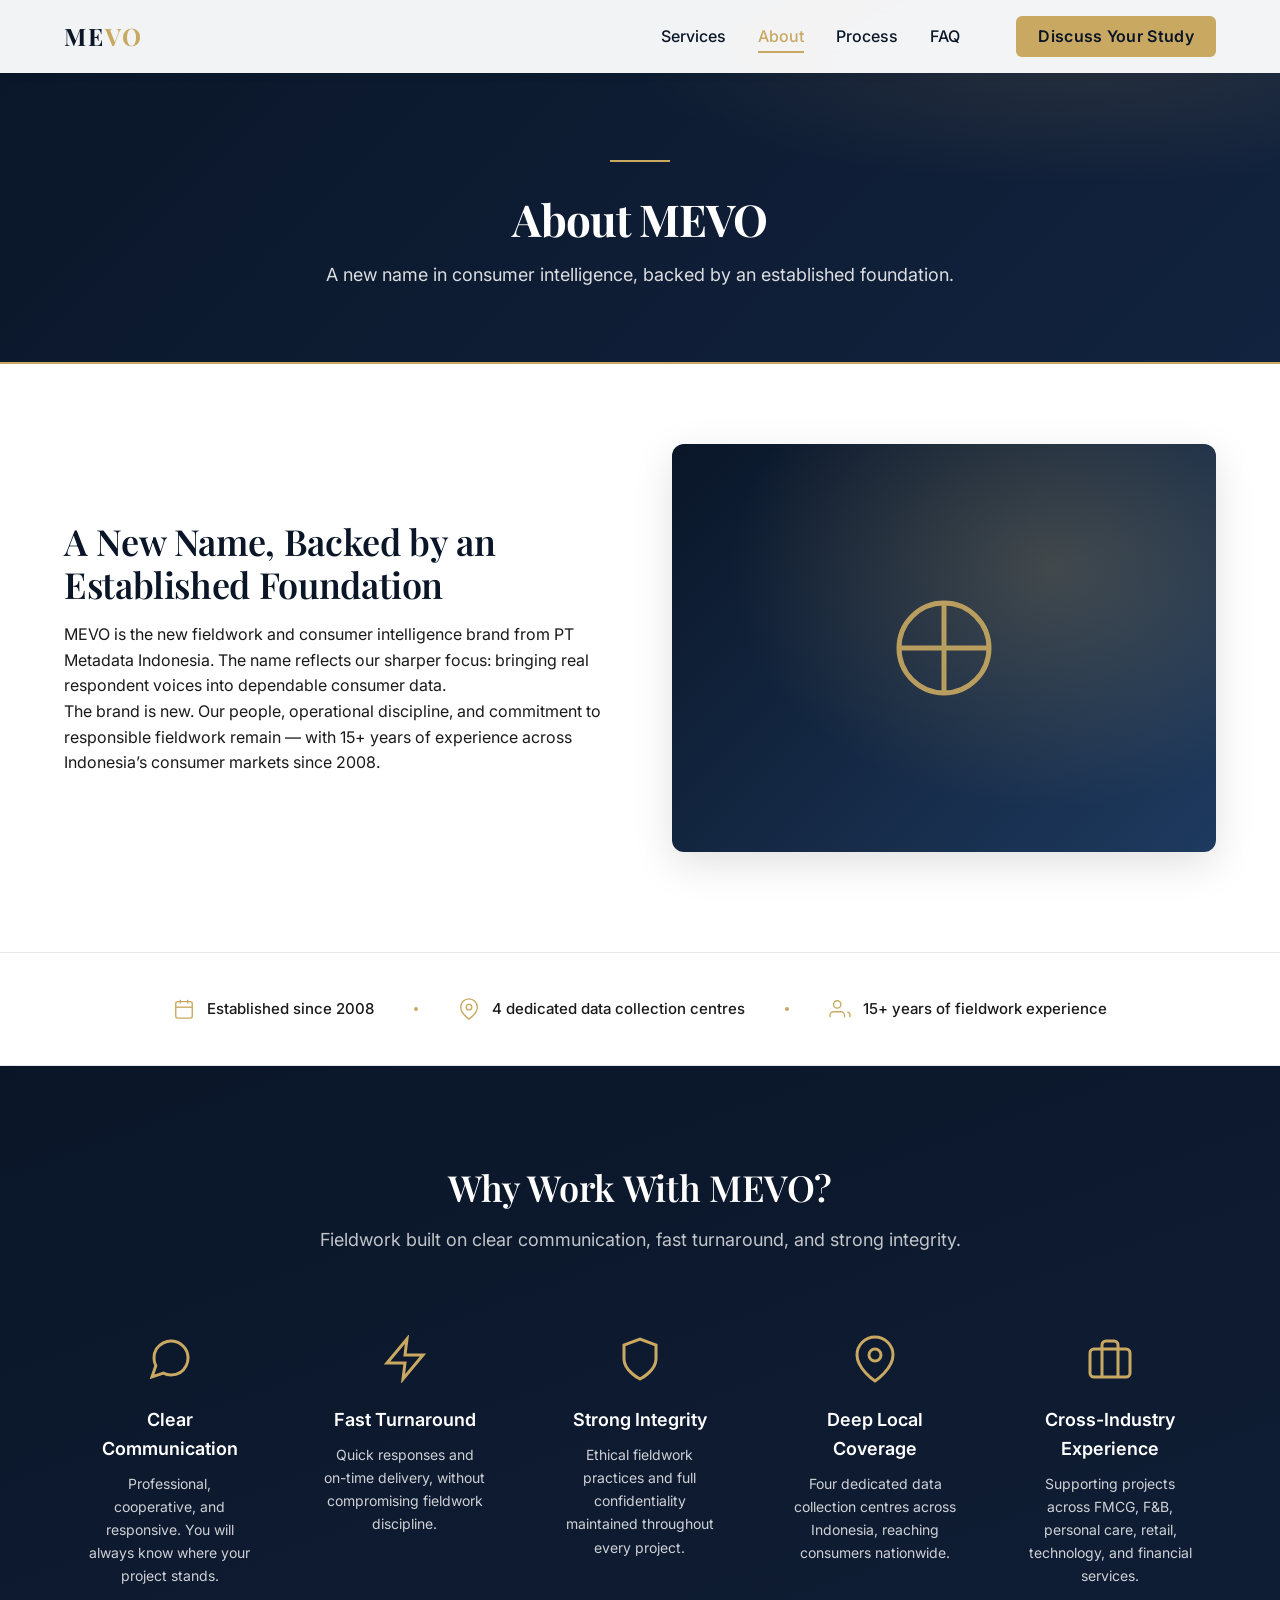
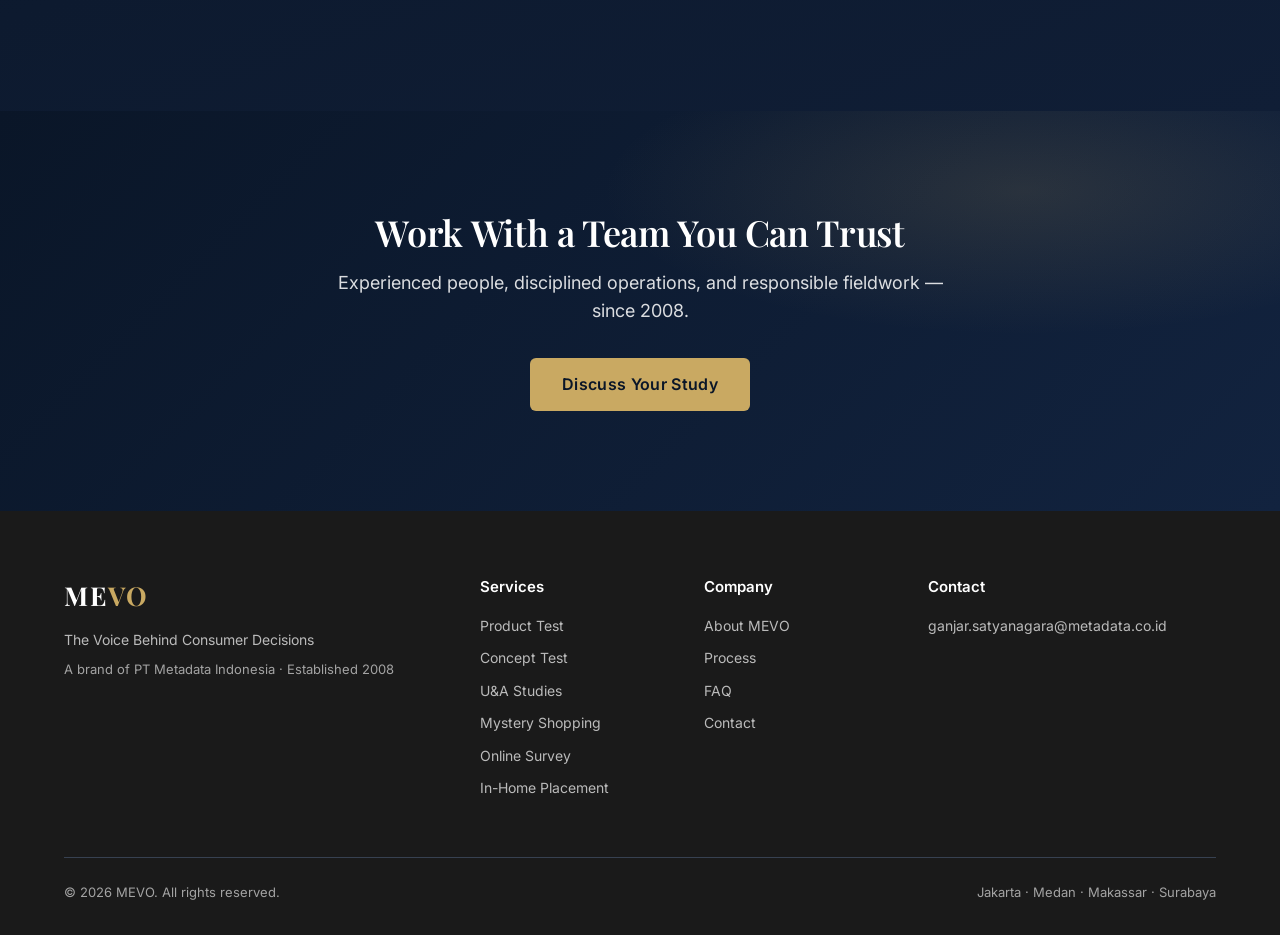
==== about.html @ 8cc54b2e "Create about.html" ====
<!DOCTYPE html>
<html lang="en">
<head>
<meta charset="UTF-8">
<meta name="viewport" content="width=device-width, initial-scale=1.0">
<link rel="preconnect" href="https://fonts.googleapis.com">
<link rel="preconnect" href="https://fonts.gstatic.com" crossorigin>
<link href="https://fonts.googleapis.com/css2?family=Playfair+Display:wght@400;600;700&family=Inter:wght@300;400;500;600&display=swap" rel="stylesheet">
<link rel="stylesheet" href="styles.css">
<title>About — MEVO</title>
<meta name="description" content="MEVO is the fieldwork and consumer intelligence brand of PT Metadata Indonesia, established 2008. 15+ years of experience, 4 data collection centres across Indonesia.">
<base target="_blank">
</head>
<body>
<header class="navbar" id="navbar">
  <div class="nav-container">
    <a href="index.html" class="nav-logo" aria-label="MEVO home">ME<span>VO</span></a>
    <nav class="nav-menu" aria-label="Main navigation">
      <a href="services.html" class="nav-link">Services</a>
      <a href="about.html" class="nav-link active">About</a>
      <a href="process.html" class="nav-link">Process</a>
      <a href="faq.html" class="nav-link">FAQ</a>
      <a href="contact.html" class="btn-primary nav-cta">Discuss Your Study</a>
    </nav>
    <button class="nav-hamburger" id="hamburger" aria-label="Open menu" aria-expanded="false" aria-controls="mobileMenu">
      <span></span>
    </button>
  </div>
</header>

<nav class="nav-mobile-menu" id="mobileMenu" aria-label="Mobile navigation">
  <a href="index.html" class="nav-mobile-link">Home</a>
  <a href="services.html" class="nav-mobile-link">Services</a>
  <a href="about.html" class="nav-mobile-link active">About</a>
  <a href="process.html" class="nav-mobile-link">Process</a>
  <a href="faq.html" class="nav-mobile-link">FAQ</a>
  <a href="contact.html" class="btn-primary" style="margin-top:24px">Discuss Your Study</a>
</nav>

<section class="page-hero">
  <div class="container page-hero-inner">
    <div class="divider-badge reveal"></div>
    <h1 class="reveal" style="transition-delay:.1s">About MEVO</h1>
    <p class="reveal" style="transition-delay:.2s">A new name in consumer intelligence, backed by an established foundation.</p>
  </div>
</section>

<section style="border-top:2px solid var(--gold);padding-top:80px">
  <div class="container">
    <div class="story-grid">
      <div class="reveal">
        <h2>A New Name, Backed by an Established Foundation</h2>
        <p>MEVO is the new fieldwork and consumer intelligence brand from PT Metadata Indonesia. The name reflects our sharper focus: bringing real respondent voices into dependable consumer data.</p>
        <p>The brand is new. Our people, operational discipline, and commitment to responsible fieldwork remain — with 15+ years of experience across Indonesia&rsquo;s consumer markets since 2008.</p>
      </div>
      <div class="story-visual reveal" style="transition-delay:.15s" role="img" aria-label="MEVO by PT Metadata Indonesia">
        <svg viewBox="0 0 24 24" fill="none" stroke="currentColor" stroke-width="1"><circle cx="12" cy="12" r="9"/><path d="M12 3v18M3 12h18"/></svg>
      </div>
    </div>
  </div>
</section>

<div class="trust-bar reveal">
  <div class="container trust-inner">
    <div class="trust-item">
      <svg viewBox="0 0 24 24" fill="none" stroke="currentColor" stroke-width="1.5"><rect x="3" y="4" width="18" height="18" rx="2"/><line x1="16" y1="2" x2="16" y2="6"/><line x1="8" y1="2" x2="8" y2="6"/><line x1="3" y1="10" x2="21" y2="10"/></svg>
      Established since 2008
    </div>
    <span class="trust-dot"></span>
    <div class="trust-item">
      <svg viewBox="0 0 24 24" fill="none" stroke="currentColor" stroke-width="1.5"><path d="M21 10c0 7-9 13-9 13s-9-6-9-13a9 9 0 0118 0z"/><circle cx="12" cy="10" r="3"/></svg>
      4 dedicated data collection centres
    </div>
    <span class="trust-dot"></span>
    <div class="trust-item">
      <svg viewBox="0 0 24 24" fill="none" stroke="currentColor" stroke-width="1.5"><path d="M17 21v-2a4 4 0 00-4-4H5a4 4 0 00-4 4v2"/><circle cx="9" cy="7" r="4"/><path d="M23 21v-2a4 4 0 00-3-3.87"/></svg>
      15+ years of fieldwork experience
    </div>
  </div>
</div>

<section class="section-dark">
  <div class="container">
    <div class="section-head reveal">
      <h2>Why Work With MEVO?</h2>
      <p>Fieldwork built on clear communication, fast turnaround, and strong integrity.</p>
    </div>
    <div class="grid-features">
      <div class="feature-card reveal" style="transition-delay:.05s">
        <svg class="feature-icon" viewBox="0 0 24 24" fill="none" stroke="currentColor" stroke-width="1.5"><path d="M21 11.5a8.38 8.38 0 01-.9 3.8 8.5 8.5 0 01-7.6 4.7 8.38 8.38 0 01-3.8-.9L3 21l1.9-5.7a8.38 8.38 0 01-.9-3.8 8.5 8.5 0 014.7-7.6 8.38 8.38 0 013.8-.9h.5a8.48 8.48 0 018 8v.5z"/></svg>
        <div class="feature-title">Clear Communication</div>
        <p class="feature-desc">Professional, cooperative, and responsive. You will always know where your project stands.</p>
      </div>
      <div class="feature-card reveal" style="transition-delay:.1s">
        <svg class="feature-icon" viewBox="0 0 24 24" fill="none" stroke="currentColor" stroke-width="1.5"><polygon points="13 2 3 14 12 14 11 22 21 10 12 10 13 2"/></svg>
        <div class="feature-title">Fast Turnaround</div>
        <p class="feature-desc">Quick responses and on-time delivery, without compromising fieldwork discipline.</p>
      </div>
      <div class="feature-card reveal" style="transition-delay:.15s">
        <svg class="feature-icon" viewBox="0 0 24 24" fill="none" stroke="currentColor" stroke-width="1.5"><path d="M12 22s8-4 8-10V5l-8-3-8 3v7c0 6 8 10 8 10z"/></svg>
        <div class="feature-title">Strong Integrity</div>
        <p class="feature-desc">Ethical fieldwork practices and full confidentiality maintained throughout every project.</p>
      </div>
      <div class="feature-card reveal" style="transition-delay:.2s">
        <svg class="feature-icon" viewBox="0 0 24 24" fill="none" stroke="currentColor" stroke-width="1.5"><path d="M21 10c0 7-9 13-9 13s-9-6-9-13a9 9 0 0118 0z"/><circle cx="12" cy="10" r="3"/></svg>
        <div class="feature-title">Deep Local Coverage</div>
        <p class="feature-desc">Four dedicated data collection centres across Indonesia, reaching consumers nationwide.</p>
      </div>
      <div class="feature-card reveal" style="transition-delay:.25s">
        <svg class="feature-icon" viewBox="0 0 24 24" fill="none" stroke="currentColor" stroke-width="1.5"><rect x="2" y="7" width="20" height="14" rx="2"/><path d="M16 21V5a2 2 0 00-2-2h-4a2 2 0 00-2 2v16"/></svg>
        <div class="feature-title">Cross-Industry Experience</div>
        <p class="feature-desc">Supporting projects across FMCG, F&amp;B, personal care, retail, technology, and financial services.</p>
      </div>
    </div>
  </div>
</section>

<section class="cta-band">
  <div class="container cta-inner reveal">
    <h2>Work With a Team You Can Trust</h2>
    <p>Experienced people, disciplined operations, and responsible fieldwork — since 2008.</p>
    <a href="contact.html" class="btn-primary">Discuss Your Study</a>
  </div>
</section>

<footer>
  <div class="container">
    <div class="footer-grid">
      <div class="footer-brand">
        <div class="logo">ME<span>VO</span></div>
        <p class="footer-tagline">The Voice Behind Consumer Decisions</p>
        <p class="footer-parent">A brand of PT Metadata Indonesia · Established 2008</p>
      </div>
      <div class="footer-col">
        <h4>Services</h4>
        <a href="services.html">Product Test</a>
        <a href="services.html">Concept Test</a>
        <a href="services.html">U&amp;A Studies</a>
        <a href="services.html">Mystery Shopping</a>
        <a href="services.html">Online Survey</a>
        <a href="services.html">In-Home Placement</a>
      </div>
      <div class="footer-col">
        <h4>Company</h4>
        <a href="about.html">About MEVO</a>
        <a href="process.html">Process</a>
        <a href="faq.html">FAQ</a>
        <a href="contact.html">Contact</a>
      </div>
      <div class="footer-col">
        <h4>Contact</h4>
        <a href="mailto:ganjar.satyanagara@metadata.co.id">ganjar.satyanagara@metadata.co.id</a>
      </div>
    </div>
    <div class="footer-bottom">
      <span>&copy; 2026 MEVO. All rights reserved.</span>
      <span>Jakarta · Medan · Makassar · Surabaya</span>
    </div>
  </div>
</footer>
<script src="main.js"></script>

</body>
</html>
---- styles.css ----
/* MEVO — shared stylesheet */
:root{
  --navy:#0A1628; --charcoal:#1A1A1A; --white:#FFFFFF; --soft:#F5F7FA;
  --gold:#C9A962; --gold-dark:#B8964B; --bronze:#8B7355; --slate:#4A5568;
  --light:#E5E7EB; --medium:#9CA3AF; --dark:#6B7280; --green-bg:#D1FAE5; --green:#065F46; --red:#DC2626;
}
*{margin:0;padding:0;box-sizing:border-box}
html{scroll-behavior:smooth}
body{font-family:'Inter',-apple-system,BlinkMacSystemFont,'Segoe UI',Roboto,sans-serif;font-size:16px;line-height:1.6;color:var(--charcoal);background:var(--white)}
h1,h2,h3{font-family:'Playfair Display',Georgia,serif;color:var(--navy);font-weight:600}
h2{font-size:36px;line-height:1.2;letter-spacing:-0.01em;margin-bottom:16px}
.container{max-width:1200px;margin:0 auto;padding:0 24px}
section{padding:100px 0}
@media(max-width:1199px){section{padding:72px 0}}
@media(max-width:767px){section{padding:56px 0}h2{font-size:28px}}
*:focus-visible{outline:2px solid var(--navy);outline-offset:2px}

/* Buttons */
.btn-primary{display:inline-block;background:var(--gold);color:var(--navy);font-size:16px;font-weight:600;padding:16px 32px;border:none;border-radius:6px;cursor:pointer;text-decoration:none;line-height:1.3;letter-spacing:0.02em;transition:all .3s ease}
.btn-primary:hover{background:var(--gold-dark);transform:translateY(-2px);box-shadow:0 8px 20px rgba(201,169,98,.3)}
.btn-primary:active{transform:translateY(0)}
.btn-secondary{display:inline-block;background:transparent;color:var(--white);font-size:16px;font-weight:500;padding:14px 30px;border:1.5px solid var(--white);border-radius:6px;text-decoration:none;line-height:1.3;transition:all .3s ease}
.btn-secondary:hover{background:var(--white);color:var(--navy)}
@media(max-width:767px){.btn-primary{width:100%;padding:14px 24px;font-size:15px}}

/* Navigation */
.navbar{position:fixed;top:0;left:0;right:0;background:rgba(255,255,255,.95);backdrop-filter:blur(10px);box-shadow:0 2px 10px rgba(0,0,0,.05);z-index:1000;padding:16px 0}
.nav-container{max-width:1200px;margin:0 auto;padding:0 24px;display:flex;justify-content:space-between;align-items:center}
.nav-logo{font-family:'Playfair Display',serif;font-size:24px;font-weight:700;color:var(--navy);text-decoration:none;letter-spacing:0.08em}
.nav-logo span{color:var(--gold)}
.nav-menu{display:flex;gap:32px;align-items:center}
.nav-link{font-size:16px;font-weight:500;color:var(--navy);text-decoration:none;position:relative;transition:color .2s ease}
.nav-link:hover{color:var(--gold)}
.nav-link::after{content:'';position:absolute;bottom:-4px;left:0;width:0;height:2px;background:var(--gold);transition:width .3s ease}
.nav-link:hover::after,.nav-link.active::after{width:100%}
.nav-link.active{color:var(--gold)}
.nav-cta{margin-left:24px;padding:10px 22px}
.nav-hamburger{display:none;background:none;border:none;cursor:pointer;padding:8px;z-index:1002}
.nav-hamburger span{display:block;width:24px;height:2px;background:var(--navy);position:relative;transition:all .3s ease}
.nav-hamburger span::before,.nav-hamburger span::after{content:'';position:absolute;left:0;width:24px;height:2px;background:var(--navy);transition:all .3s ease}
.nav-hamburger span::before{top:-8px}.nav-hamburger span::after{top:8px}
.nav-hamburger.open span{background:transparent}
.nav-hamburger.open span::before{top:0;transform:rotate(45deg)}
.nav-hamburger.open span::after{top:0;transform:rotate(-45deg)}
.nav-mobile-menu{position:fixed;top:0;right:-100%;width:100%;height:100vh;background:var(--white);padding:96px 24px 24px;transition:right .3s ease;z-index:1001}
.nav-mobile-menu.active{right:0}
.nav-mobile-link{display:block;font-size:20px;font-weight:500;color:var(--navy);text-decoration:none;padding:16px 0;border-bottom:1px solid var(--soft)}
.nav-mobile-link.active{color:var(--gold)}
@media(max-width:767px){.nav-menu{display:none}.nav-hamburger{display:block}}

/* Hero (home) */
.hero{background:linear-gradient(135deg,#0A1628 0%,#12233F 100%);padding:200px 0 130px;color:var(--white);position:relative;overflow:hidden}
.hero::before{content:'';position:absolute;inset:0;background:radial-gradient(ellipse 60% 50% at 80% 20%,rgba(201,169,98,.12),transparent 60%),radial-gradient(ellipse 40% 40% at 10% 90%,rgba(74,85,104,.35),transparent 60%)}
.hero-content{position:relative;max-width:760px;margin:0 auto;text-align:center}
.hero h1{color:var(--white);font-size:52px;font-weight:700;line-height:1.15;letter-spacing:-0.02em;margin-bottom:24px}
.hero p{font-size:20px;font-weight:400;line-height:1.65;color:rgba(255,255,255,.9);max-width:680px;margin:0 auto 40px}
.divider-badge{display:inline-block;width:60px;height:2px;background:var(--gold);margin:0 auto 24px}
@media(max-width:767px){.hero{padding:140px 0 80px}.hero h1{font-size:34px}.hero p{font-size:17px;margin-bottom:32px}}

/* Page hero (interior pages) */
.page-hero{background:linear-gradient(135deg,#0A1628 0%,#12233F 100%);padding:160px 0 72px;color:var(--white);position:relative;overflow:hidden}
.page-hero::before{content:'';position:absolute;inset:0;background:radial-gradient(ellipse 60% 60% at 85% 15%,rgba(201,169,98,.12),transparent 60%)}
.page-hero-inner{position:relative;max-width:760px;margin:0 auto;text-align:center}
.page-hero h1{color:var(--white);font-size:44px;font-weight:700;line-height:1.15;letter-spacing:-0.02em;margin-bottom:16px}
.page-hero p{font-size:18px;color:rgba(255,255,255,.85);line-height:1.65}
@media(max-width:767px){.page-hero{padding:120px 0 56px}.page-hero h1{font-size:30px}.page-hero p{font-size:16px}}

/* Trust bar */
.trust-bar{background:var(--white);padding:44px 0;border-top:1px solid var(--light);border-bottom:1px solid var(--light)}
.trust-inner{display:flex;justify-content:center;align-items:center;flex-wrap:wrap;gap:16px 40px;text-align:center}
.trust-item{display:flex;align-items:center;gap:12px;font-size:15px;font-weight:500;color:var(--charcoal)}
.trust-item svg{width:22px;height:22px;color:var(--gold);flex-shrink:0}
.trust-dot{width:4px;height:4px;border-radius:50%;background:var(--gold);flex-shrink:0}
@media(max-width:767px){.trust-bar{padding:32px 0}.trust-dot{display:none}.trust-inner{flex-direction:column;gap:14px;font-size:14px}}

/* Section headers */
.section-head{text-align:center;max-width:720px;margin:0 auto 56px}
.section-head p{font-size:18px;color:var(--slate);line-height:1.65}
@media(max-width:767px){.section-head{margin-bottom:40px}.section-head p{font-size:16px}}

/* Cards */
.grid-services{display:grid;grid-template-columns:repeat(4,1fr);gap:24px}
.card{background:var(--white);padding:32px;border-radius:12px;box-shadow:0 4px 20px rgba(0,0,0,.08);transition:all .3s ease;border:1px solid var(--soft);height:100%;display:flex;flex-direction:column}
.card:hover{transform:translateY(-4px);box-shadow:0 12px 30px rgba(0,0,0,.12)}
.card-icon{width:40px;height:40px;color:var(--gold);margin-bottom:20px}
.card-title{font-size:19px;font-weight:600;color:var(--navy);margin-bottom:12px}
.card-desc{font-size:15px;line-height:1.6;color:var(--slate)}
@media(max-width:1199px){.grid-services{grid-template-columns:repeat(2,1fr)}}
@media(max-width:767px){.grid-services{grid-template-columns:1fr;gap:16px}.card{padding:24px}}

/* Dark sections */
.section-dark{background:linear-gradient(160deg,#0A1628 0%,#101E36 100%)}
.section-dark h2{color:var(--white)}
.section-dark .section-head p{color:rgba(255,255,255,.75)}
.grid-features{display:grid;grid-template-columns:repeat(5,1fr);gap:24px}
.feature-card{text-align:center;padding:24px;border-radius:12px;transition:background .3s ease}
.feature-card:hover{background:rgba(255,255,255,.04)}
.feature-icon{width:48px;height:48px;color:var(--gold);margin:0 auto 16px}
.feature-title{font-family:'Inter',sans-serif;font-size:18px;font-weight:600;color:var(--white);margin-bottom:8px}
.feature-desc{font-size:14px;line-height:1.65;color:rgba(255,255,255,.8)}
@media(max-width:1199px){.grid-features{grid-template-columns:repeat(2,1fr)}}
@media(max-width:767px){.grid-features{grid-template-columns:1fr;gap:16px}}

/* Soft sections */
.section-soft{background:var(--soft)}
.grid-cities{display:grid;grid-template-columns:repeat(4,1fr);gap:24px}
.city-card{background:var(--white);padding:36px 24px;border-radius:12px;box-shadow:0 4px 20px rgba(0,0,0,.06);text-align:center;border-top:3px solid var(--gold);transition:all .3s ease}
.city-card:hover{transform:translateY(-4px);box-shadow:0 12px 30px rgba(0,0,0,.1)}
.city-pin{width:36px;height:36px;color:var(--gold);margin:0 auto 16px}
.city-name{font-size:20px;font-weight:600;color:var(--navy);margin-bottom:8px}
.city-desc{font-size:14px;color:var(--slate);line-height:1.6}
@media(max-width:1199px){.grid-cities{grid-template-columns:repeat(2,1fr)}}
@media(max-width:767px){.grid-cities{grid-template-columns:1fr;gap:16px}}

/* Industries */
.grid-industries{display:grid;grid-template-columns:repeat(6,1fr);gap:24px}
.industry{display:flex;flex-direction:column;align-items:center;gap:14px;padding:28px 12px;border-radius:12px;transition:all .3s ease;cursor:default}
.industry svg{width:40px;height:40px;color:var(--navy);transition:color .3s ease}
.industry:hover{background:var(--soft)}
.industry:hover svg{color:var(--gold)}
.industry span{font-size:14px;font-weight:500;color:var(--charcoal);text-align:center}
@media(max-width:1199px){.grid-industries{grid-template-columns:repeat(3,1fr)}}
@media(max-width:767px){.grid-industries{grid-template-columns:repeat(2,1fr);gap:12px}}

/* Process */
.process-wrap{max-width:1000px;margin:0 auto}
.process-steps{display:grid;grid-template-columns:repeat(4,1fr);gap:24px}
.process-step{text-align:center;padding:0 12px;position:relative}
.step-circle{width:48px;height:48px;border-radius:50%;background:var(--gold);color:var(--navy);font-weight:600;font-size:18px;display:flex;align-items:center;justify-content:center;margin:0 auto 20px;font-family:'Playfair Display',serif}
.process-step:not(:last-child)::after{content:'';position:absolute;top:24px;left:calc(50% + 30px);width:calc(100% - 60px);height:2px;background:var(--light)}
.step-title{font-size:18px;font-weight:600;color:var(--navy);margin-bottom:8px}
.step-desc{font-size:15px;color:var(--slate);line-height:1.6}
@media(max-width:1199px){.process-steps{grid-template-columns:repeat(2,1fr);gap:40px}.process-step::after{display:none}}
@media(max-width:767px){.process-steps{grid-template-columns:1fr;gap:36px}}

/* Quality control */
.grid-qc{display:grid;grid-template-columns:repeat(3,1fr);gap:24px}
.qc-card{background:var(--white);padding:32px;border-radius:12px;box-shadow:0 4px 20px rgba(0,0,0,.06)}
.qc-label{display:inline-block;font-size:13px;font-weight:600;letter-spacing:.06em;text-transform:uppercase;color:var(--bronze);margin-bottom:16px}
.qc-card ul{list-style:none}
.qc-card li{position:relative;padding-left:28px;font-size:15px;color:var(--charcoal);margin-bottom:14px;line-height:1.6}
.qc-card li::before{content:'';position:absolute;left:0;top:7px;width:16px;height:16px;background:var(--gold);mask:url("data:image/svg+xml,%3Csvg xmlns='http://www.w3.org/2000/svg' viewBox='0 0 24 24' fill='none' stroke='white' stroke-width='3'%3E%3Cpath d='M5 13l4 4L19 7'/%3E%3C/svg%3E") center/contain no-repeat}
@media(max-width:1199px){.grid-qc{grid-template-columns:1fr}}

/* Brand story */
.story-grid{display:grid;grid-template-columns:1fr 1fr;gap:64px;align-items:center}
.story p{font-size:17px;line-height:1.75;color:var(--slate);margin-bottom:20px}
.story-visual{border-radius:12px;overflow:hidden;box-shadow:0 12px 40px rgba(0,0,0,.12);aspect-ratio:4/3;background:linear-gradient(135deg,var(--navy),#1E3A5F);display:flex;align-items:center;justify-content:center;position:relative}
.story-visual::before{content:'';position:absolute;inset:0;background:radial-gradient(ellipse at 70% 30%,rgba(201,169,98,.25),transparent 60%)}
.story-visual svg{width:120px;height:120px;color:var(--gold);opacity:.9;position:relative}
@media(max-width:1199px){.story-grid{grid-template-columns:1fr;gap:40px}}

/* FAQ */
.faq-wrap{max-width:800px;margin:0 auto}
.faq-item{border-bottom:1px solid var(--light)}
.faq-q{width:100%;background:none;border:none;cursor:pointer;display:flex;justify-content:space-between;align-items:center;gap:16px;padding:20px 4px;text-align:left;font-family:'Inter',sans-serif;font-size:18px;font-weight:600;color:var(--navy);transition:color .2s}
.faq-q:hover{color:var(--gold)}
.faq-q .chev{width:20px;height:20px;color:var(--gold);flex-shrink:0;transition:transform .3s ease}
.faq-item.open .chev{transform:rotate(180deg)}
.faq-a{max-height:0;overflow:hidden;transition:max-height .3s ease}
.faq-a p{padding:0 4px 20px;font-size:16px;color:var(--charcoal);line-height:1.7}

/* CTA band */
.cta-band{background:linear-gradient(135deg,#0A1628 0%,#12233F 100%);position:relative;overflow:hidden}
.cta-band::before{content:'';position:absolute;inset:0;background:radial-gradient(ellipse 55% 60% at 80% 20%,rgba(201,169,98,.14),transparent 60%)}
.cta-inner{position:relative;text-align:center;max-width:680px;margin:0 auto}
.cta-inner h2{color:var(--white);margin-bottom:14px}
.cta-inner p{color:rgba(255,255,255,.85);font-size:18px;margin-bottom:32px}

/* Contact */
.contact-section{background:linear-gradient(160deg,#0A1628 0%,#12233F 100%)}
.contact-section .section-head p{color:rgba(255,255,255,.8)}
.contact-form-wrap{max-width:820px;margin:0 auto;background:var(--white);border-radius:16px;padding:48px;box-shadow:0 20px 60px rgba(0,0,0,.25)}
.form-grid{display:grid;grid-template-columns:1fr 1fr;gap:24px}
.form-group{margin-bottom:0;display:flex;flex-direction:column}
.form-group.full{grid-column:1/-1}
.form-label{display:block;font-size:14px;font-weight:500;color:var(--charcoal);margin-bottom:8px}
.form-label .req{color:var(--red)}
.form-input,.form-textarea,.form-select{width:100%;padding:14px 16px;font-family:'Inter',sans-serif;font-size:16px;color:var(--charcoal);background:var(--white);border:1px solid #D1D5DB;border-radius:8px;transition:all .2s ease}
.form-input:focus,.form-textarea:focus,.form-select:focus{outline:none;border-color:var(--gold);box-shadow:0 0 0 3px rgba(201,169,98,.1)}
.form-input::placeholder,.form-textarea::placeholder{color:var(--medium)}
.form-textarea{min-height:120px;resize:vertical}
.form-error{color:var(--red);font-size:13px;margin-top:6px;display:none}
.form-group.invalid .form-error{display:block}
.form-group.invalid .form-input,.form-group.invalid .form-select,.form-group.invalid .form-textarea{border-color:var(--red)}
.form-submit-wrap{margin-top:32px}
.form-note{font-size:13px;color:var(--medium);text-align:center;margin-top:14px}
.form-success{background:var(--green-bg);color:var(--green);padding:24px;border-radius:8px;font-size:15px;line-height:1.6}
.hidden{display:none}
@media(max-width:767px){.contact-form-wrap{padding:28px 20px}.form-grid{grid-template-columns:1fr}}

/* Contact info cards */
.grid-contact-info{display:grid;grid-template-columns:repeat(3,1fr);gap:24px;max-width:900px;margin:0 auto 56px}
.contact-info-card{background:rgba(255,255,255,.06);border:1px solid rgba(255,255,255,.1);border-radius:12px;padding:28px;text-align:center}
.contact-info-card svg{width:28px;height:28px;color:var(--gold);margin:0 auto 12px}
.contact-info-card h3{font-family:'Inter',sans-serif;color:var(--white);font-size:16px;font-weight:600;margin-bottom:6px}
.contact-info-card p{font-size:14px;color:rgba(255,255,255,.75)}
.contact-info-card a{color:var(--gold);text-decoration:none}
.contact-info-card a:hover{text-decoration:underline}
@media(max-width:767px){.grid-contact-info{grid-template-columns:1fr;margin-bottom:40px}}

/* Footer */
footer{background:var(--charcoal);color:var(--white);padding:64px 0 32px}
.footer-grid{display:grid;grid-template-columns:2fr 1fr 1fr 1.5fr;gap:32px;margin-bottom:48px}
.footer-brand .logo{font-family:'Playfair Display',serif;font-size:26px;font-weight:700;color:var(--white);letter-spacing:.08em}
.footer-brand .logo span{color:var(--gold)}
.footer-tagline{font-size:14px;color:rgba(255,255,255,.7);margin-top:12px}
.footer-parent{font-size:13px;color:rgba(255,255,255,.6);margin-top:8px}
.footer-col h4{font-family:'Inter',sans-serif;font-size:15px;font-weight:600;color:var(--white);margin-bottom:16px}
.footer-col a{display:block;font-size:14px;color:rgba(255,255,255,.7);text-decoration:none;margin-bottom:10px;transition:color .2s}
.footer-col a:hover{color:var(--white)}
.footer-bottom{border-top:1px solid #374151;padding-top:24px;display:flex;justify-content:space-between;flex-wrap:wrap;gap:12px;font-size:13px;color:rgba(255,255,255,.6)}
@media(max-width:1199px){.footer-grid{grid-template-columns:1fr 1fr}}
@media(max-width:767px){.footer-grid{grid-template-columns:1fr}.footer-bottom{flex-direction:column}}

/* Animations */
.reveal{opacity:0;transform:translateY(30px);transition:opacity .8s ease,transform .8s ease}
.reveal.visible{opacity:1;transform:translateY(0)}
@media(prefers-reduced-motion:reduce){.reveal{opacity:1;transform:none;transition:none}}
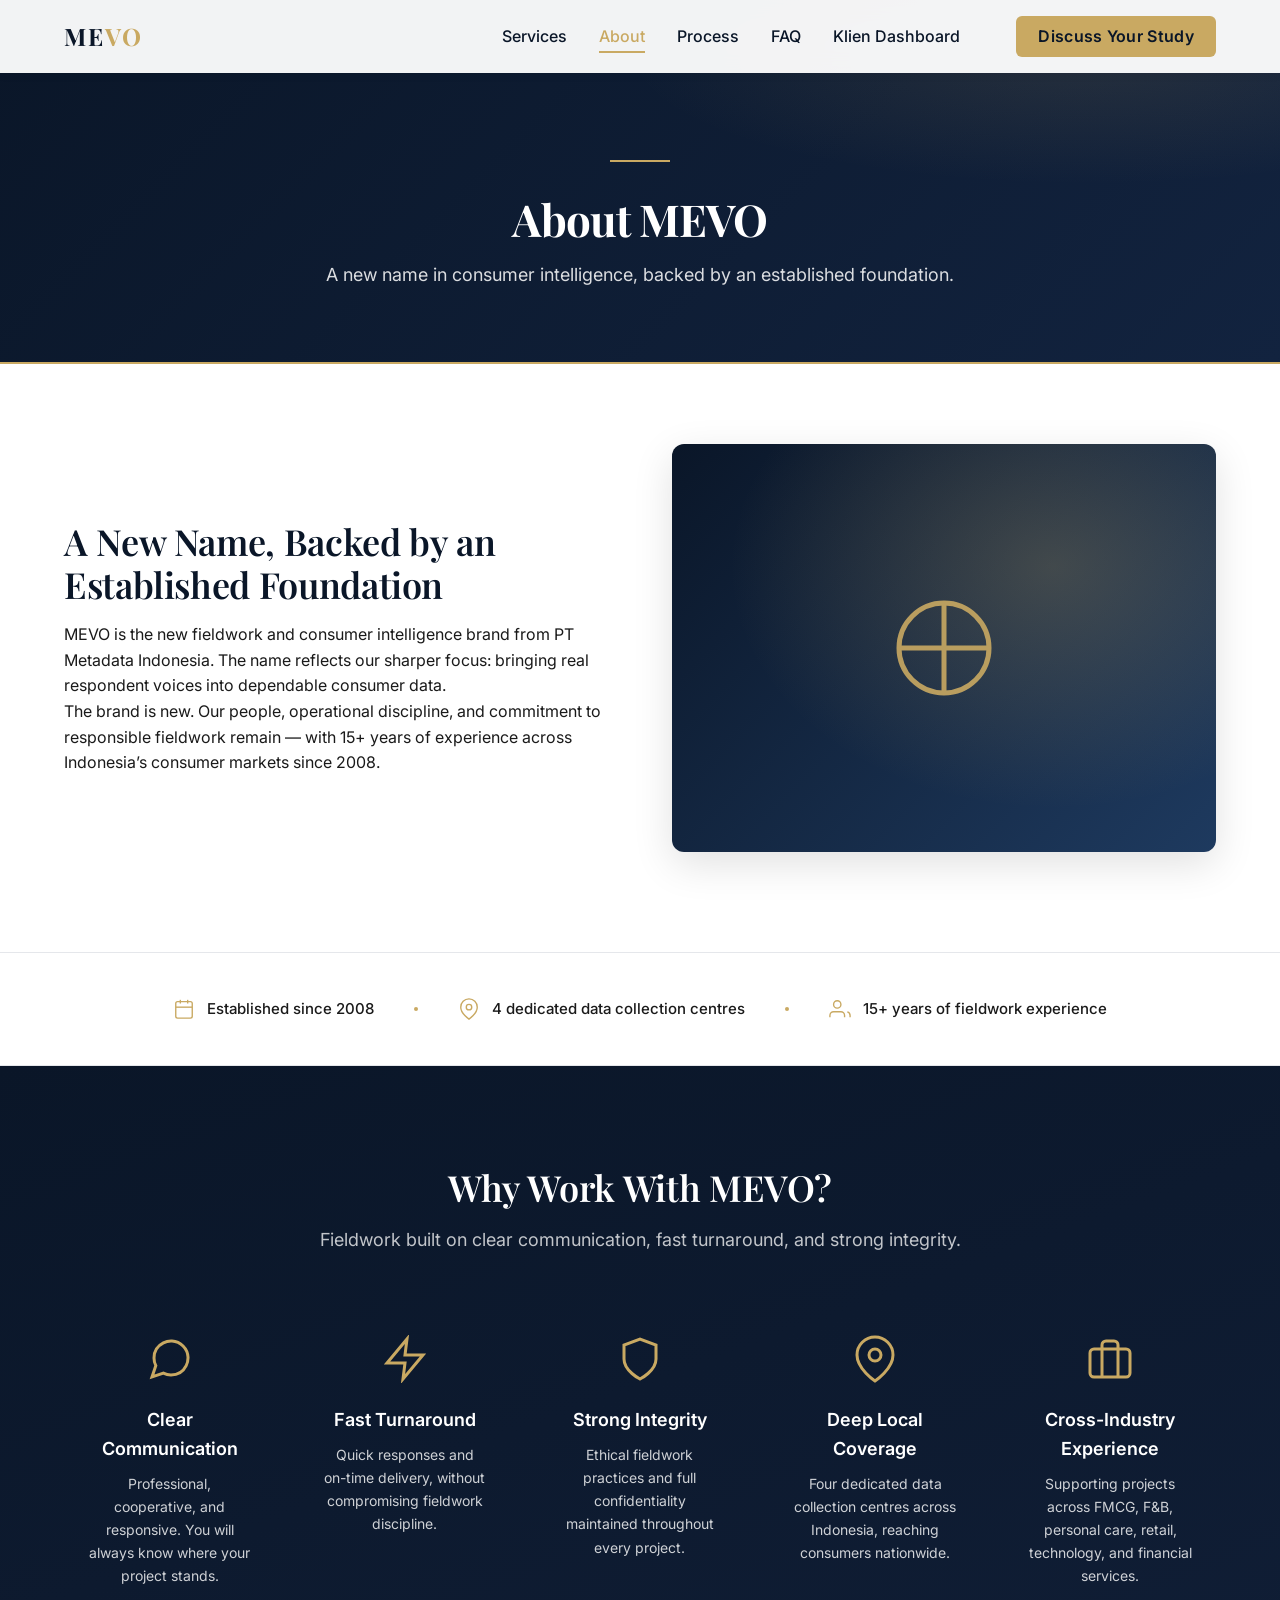
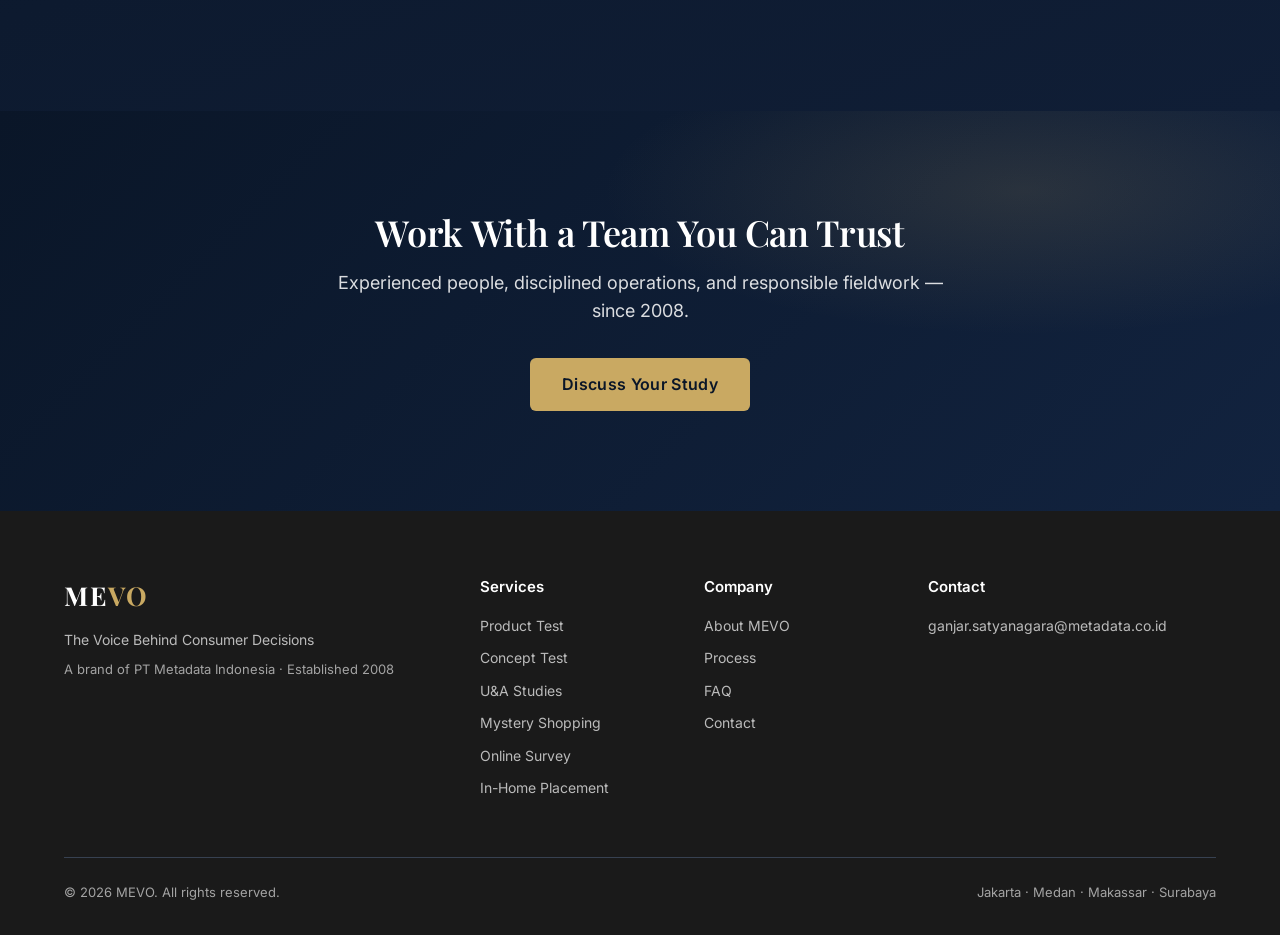
==== commit d3ce35a0: "Update about.html" ====
--- a/about.html
+++ b/about.html
@@ -20,6 +20,7 @@
       <a href="about.html" class="nav-link active">About</a>
       <a href="process.html" class="nav-link">Process</a>
       <a href="faq.html" class="nav-link">FAQ</a>
+      <a href="quota_management.html" class="nav-link">Klien Dashboard</a>
       <a href="contact.html" class="btn-primary nav-cta">Discuss Your Study</a>
     </nav>
     <button class="nav-hamburger" id="hamburger" aria-label="Open menu" aria-expanded="false" aria-controls="mobileMenu">
@@ -34,6 +35,7 @@
   <a href="about.html" class="nav-mobile-link active">About</a>
   <a href="process.html" class="nav-mobile-link">Process</a>
   <a href="faq.html" class="nav-mobile-link">FAQ</a>
+  <a href="quota_management.html" class="nav-mobile-link">Klien Dashboard</a>
   <a href="contact.html" class="btn-primary" style="margin-top:24px">Discuss Your Study</a>
 </nav>
 
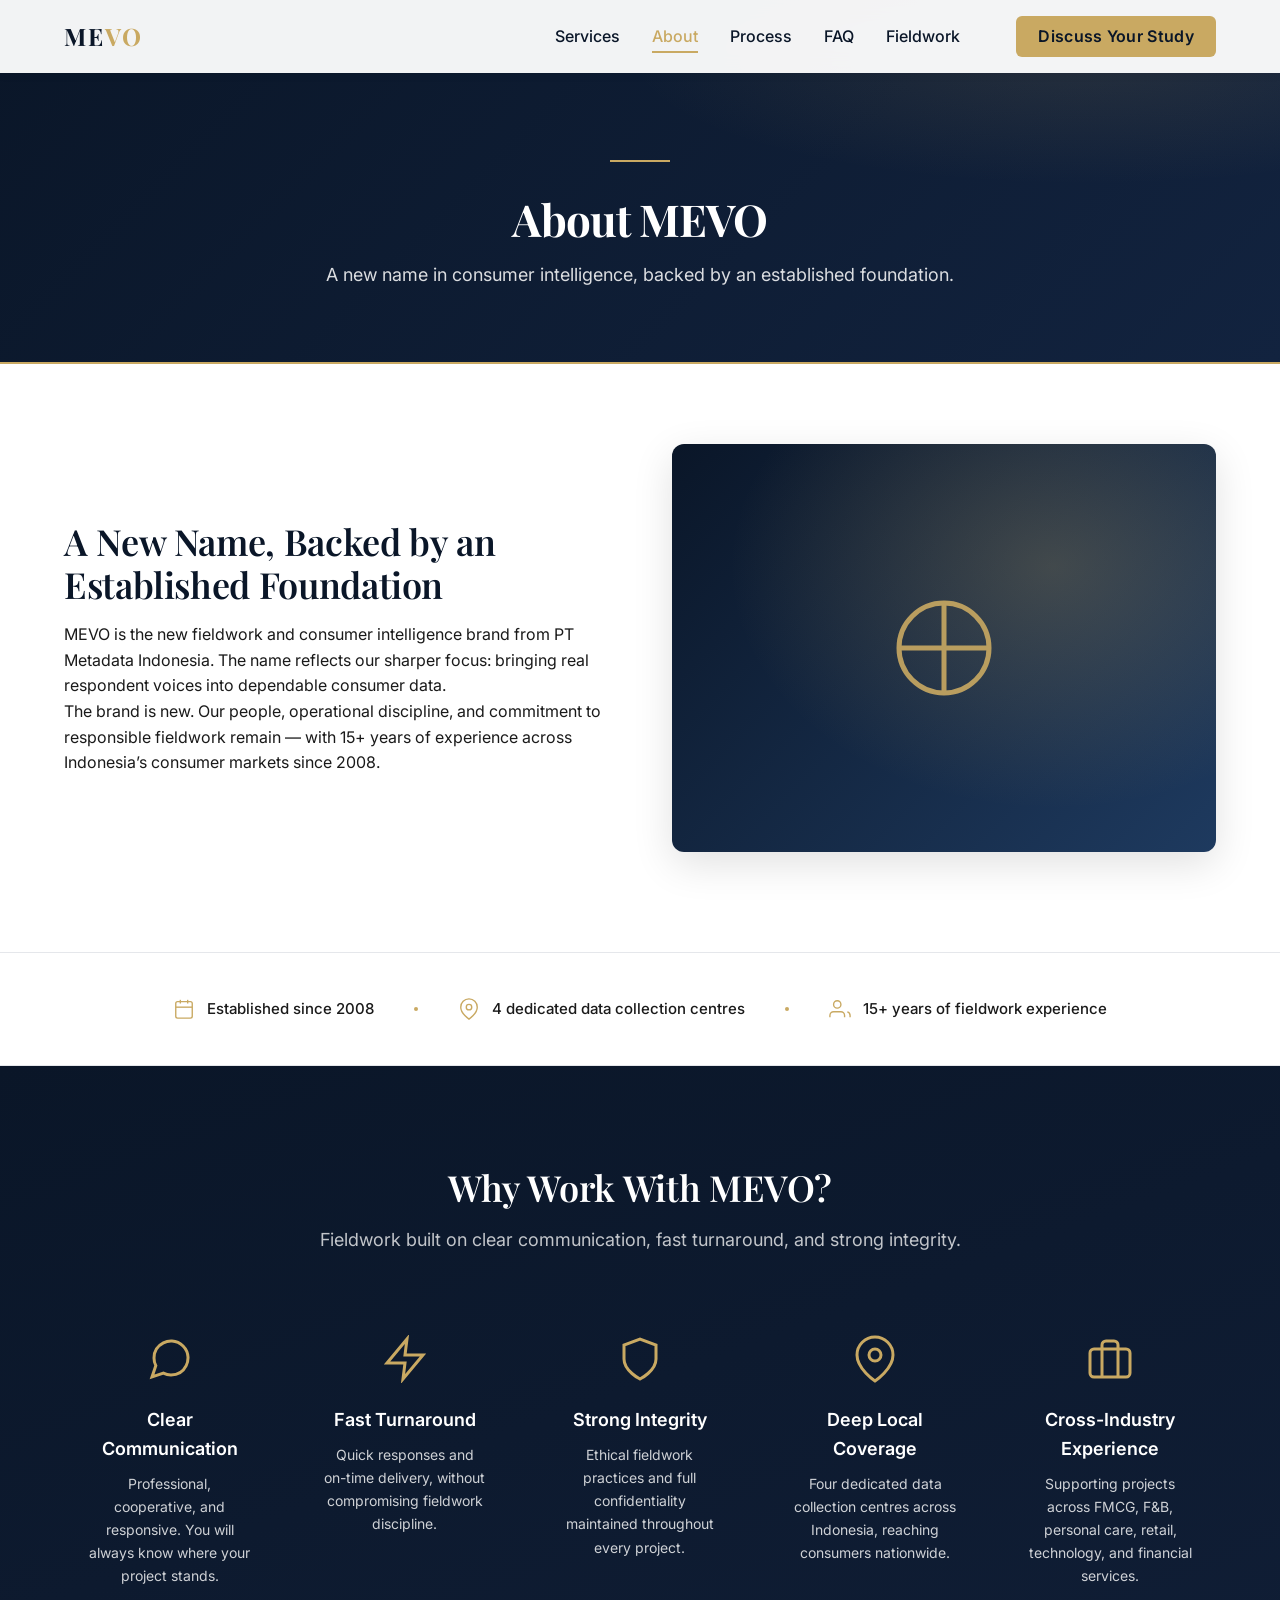
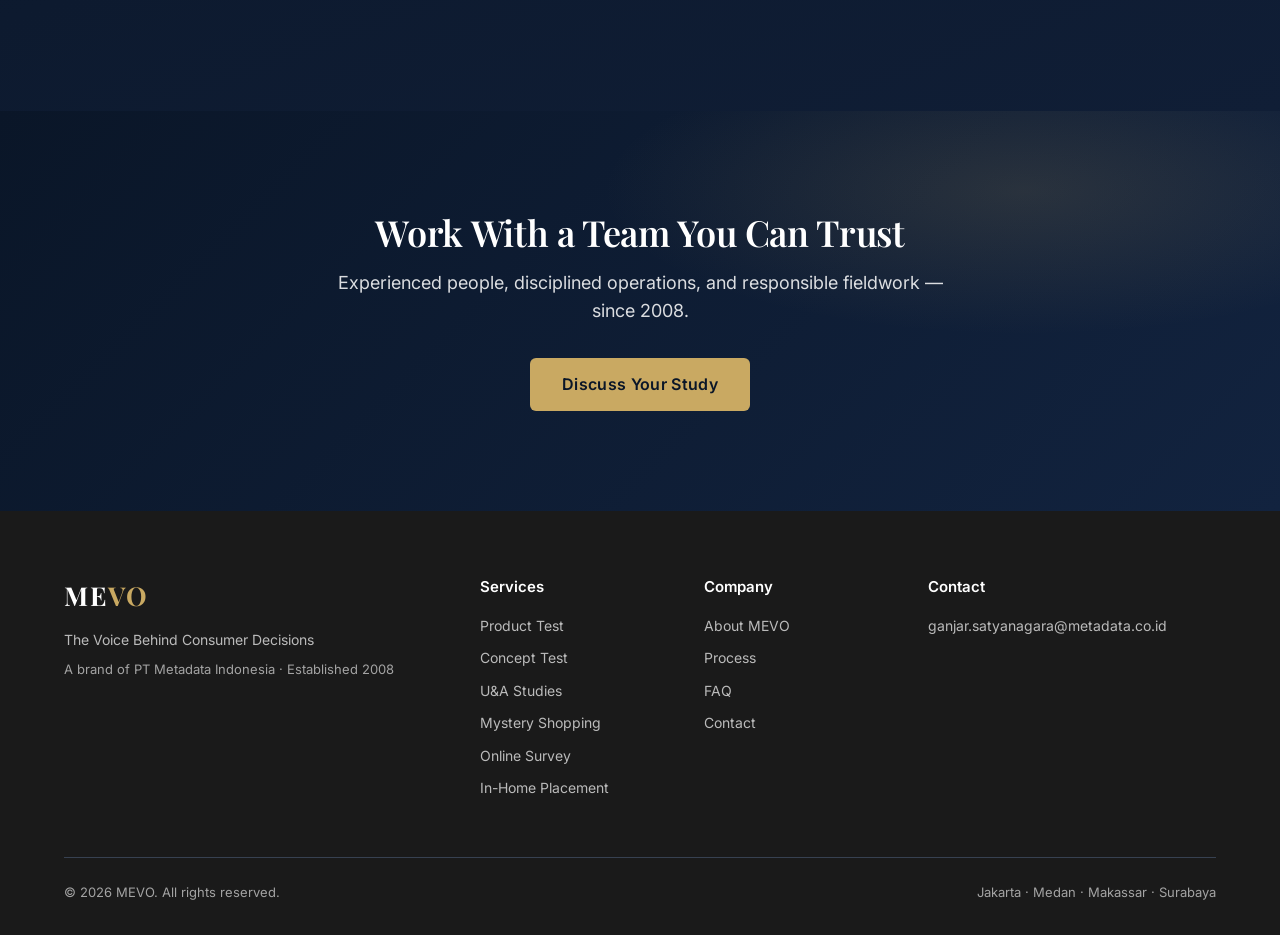
==== commit 1d44a885: "Add files via upload" ====
--- a/about.html
+++ b/about.html
@@ -9,7 +9,6 @@
 <link rel="stylesheet" href="styles.css">
 <title>About — MEVO</title>
 <meta name="description" content="MEVO is the fieldwork and consumer intelligence brand of PT Metadata Indonesia, established 2008. 15+ years of experience, 4 data collection centres across Indonesia.">
-<base target="_blank">
 </head>
 <body>
 <header class="navbar" id="navbar">
@@ -20,7 +19,7 @@
       <a href="about.html" class="nav-link active">About</a>
       <a href="process.html" class="nav-link">Process</a>
       <a href="faq.html" class="nav-link">FAQ</a>
-      <a href="quota_management.html" class="nav-link">Klien Dashboard</a>
+      <a href="fieldwork.html" class="nav-link">Fieldwork</a>
       <a href="contact.html" class="btn-primary nav-cta">Discuss Your Study</a>
     </nav>
     <button class="nav-hamburger" id="hamburger" aria-label="Open menu" aria-expanded="false" aria-controls="mobileMenu">
@@ -35,7 +34,7 @@
   <a href="about.html" class="nav-mobile-link active">About</a>
   <a href="process.html" class="nav-mobile-link">Process</a>
   <a href="faq.html" class="nav-mobile-link">FAQ</a>
-  <a href="quota_management.html" class="nav-mobile-link">Klien Dashboard</a>
+  <a href="fieldwork.html" class="nav-mobile-link">Fieldwork</a>
   <a href="contact.html" class="btn-primary" style="margin-top:24px">Discuss Your Study</a>
 </nav>
 
--- a/styles.css
+++ b/styles.css
@@ -217,3 +217,59 @@
 .reveal{opacity:0;transform:translateY(30px);transition:opacity .8s ease,transform .8s ease}
 .reveal.visible{opacity:1;transform:translateY(0)}
 @media(prefers-reduced-motion:reduce){.reveal{opacity:1;transform:none;transition:none}}
+
+/* ===== Client Dashboard (Quota Management) ===== */
+.study-meta{display:flex;gap:28px;flex-wrap:wrap;justify-content:center;align-items:center;margin-bottom:8px;font-size:14px;color:rgba(255,255,255,.85)}
+.study-meta strong{color:var(--white)}
+.filter-tabs{display:flex;gap:8px;flex-wrap:wrap;justify-content:center;margin:0 auto 36px}
+.filter-tab{padding:8px 20px;border:1px solid var(--light);border-radius:20px;background:var(--white);font-family:'Inter',sans-serif;font-size:14px;font-weight:500;color:var(--charcoal);cursor:pointer;transition:all .2s ease}
+.filter-tab:hover{border-color:var(--gold);color:var(--gold)}
+.filter-tab.active{background:var(--navy);color:var(--white);border-color:var(--navy)}
+.summary-cards{display:grid;grid-template-columns:repeat(4,1fr);gap:20px;margin-bottom:40px}
+.summary-card{background:var(--white);border-radius:12px;padding:24px;box-shadow:0 4px 20px rgba(0,0,0,.06);border-top:3px solid var(--gold)}
+.summary-label{font-size:13px;font-weight:600;letter-spacing:.05em;text-transform:uppercase;color:var(--bronze);margin-bottom:8px}
+.summary-value{font-family:'Playfair Display',serif;font-size:32px;font-weight:700;color:var(--navy);line-height:1.1}
+.summary-sub{font-size:13px;color:var(--medium);margin-top:6px}
+.quota-table-wrap{background:var(--white);border-radius:12px;box-shadow:0 4px 20px rgba(0,0,0,.06);overflow-x:auto}
+table.quota-table{width:100%;border-collapse:collapse;min-width:760px}
+.quota-table th{background:var(--navy);color:var(--white);font-family:'Inter',sans-serif;font-size:13px;font-weight:600;letter-spacing:.04em;text-align:left;padding:14px 18px}
+.quota-table td{padding:14px 18px;font-size:14px;border-bottom:1px solid var(--soft);color:var(--charcoal);white-space:nowrap}
+.quota-table tbody tr:hover{background:var(--soft)}
+.quota-table tr:last-child td{border-bottom:none}
+.cell-group{font-weight:600;color:var(--navy)}
+.progress-track{width:130px;height:8px;background:var(--soft);border-radius:4px;overflow:hidden;display:inline-block;vertical-align:middle}
+.progress-fill{height:100%;background:var(--gold);border-radius:4px}
+.progress-fill.complete{background:#16A34A}
+.progress-fill.risk{background:#DC2626}
+.status-badge{display:inline-block;padding:4px 12px;border-radius:12px;font-size:12px;font-weight:600}
+.status-badge.complete{background:#D1FAE5;color:#065F46}
+.status-badge.ontrack{background:#FEF3C7;color:#92400E}
+.status-badge.risk{background:#FEE2E2;color:#991B1B}
+.demo-note{max-width:860px;margin:40px auto 0;background:#FEF3C7;color:#92400E;border-radius:8px;padding:16px 20px;font-size:14px;line-height:1.6}
+@media(max-width:767px){.summary-cards{grid-template-columns:1fr 1fr;gap:14px}.summary-value{font-size:26px}}
+
+/* Dashboard v3 — tabel per atribut & produk */
+.attr-block{margin-bottom:40px}
+.attr-block h3{font-family:'Inter',sans-serif;font-size:17px;font-weight:600;color:var(--navy);margin-bottom:4px}
+.attr-ref{font-size:13px;color:var(--medium);margin-bottom:16px;letter-spacing:.02em}
+.products-wrap{background:var(--white);border-radius:12px;box-shadow:0 4px 20px rgba(0,0,0,.06);padding:32px}
+.products-wrap h3{font-family:'Inter',sans-serif;font-size:17px;font-weight:600;color:var(--navy);margin-bottom:4px}
+.product-chips{display:flex;flex-wrap:wrap;gap:12px;margin-top:20px}
+.product-chip{background:var(--soft);border:1px solid var(--light);border-radius:8px;padding:12px 20px;text-align:center}
+.product-chip .pc-seq{display:block;font-size:11px;font-weight:600;letter-spacing:.05em;color:var(--medium);text-transform:uppercase;margin-bottom:4px}
+.product-chip .pc-code{font-family:'Playfair Display',serif;font-size:20px;font-weight:700;color:var(--navy)}
+
+/* Fieldwork — peta & legenda */
+.map-block{margin-bottom:48px}
+.map-block h3{font-family:'Inter',sans-serif;font-size:17px;font-weight:600;color:var(--navy);margin-bottom:4px}
+.map-sub{font-size:13px;color:var(--medium);margin-bottom:14px}
+.leaflet-container{border-radius:12px;box-shadow:0 4px 20px rgba(0,0,0,.08);z-index:1}
+.map-legend{display:flex;gap:20px;margin-top:12px;font-size:13px;color:var(--slate)}
+.legend-dot{display:inline-block;width:12px;height:12px;border-radius:50%;margin-right:6px;vertical-align:-1px}
+.legend-done{background:#16A34A}
+.legend-progress{background:#C9A962}
+@media(max-width:767px){.leaflet-container{height:340px !important}}
+
+/* Fieldwork — catatan QC (ID PSU tidak cocok) */
+.qc-note{max-width:860px;margin:0 auto 32px;background:#FEE2E2;color:#991B1B;border-radius:8px;padding:16px 20px;font-size:14px;line-height:1.6}
+.qc-note code{background:rgba(255,255,255,.6);padding:1px 6px;border-radius:4px}
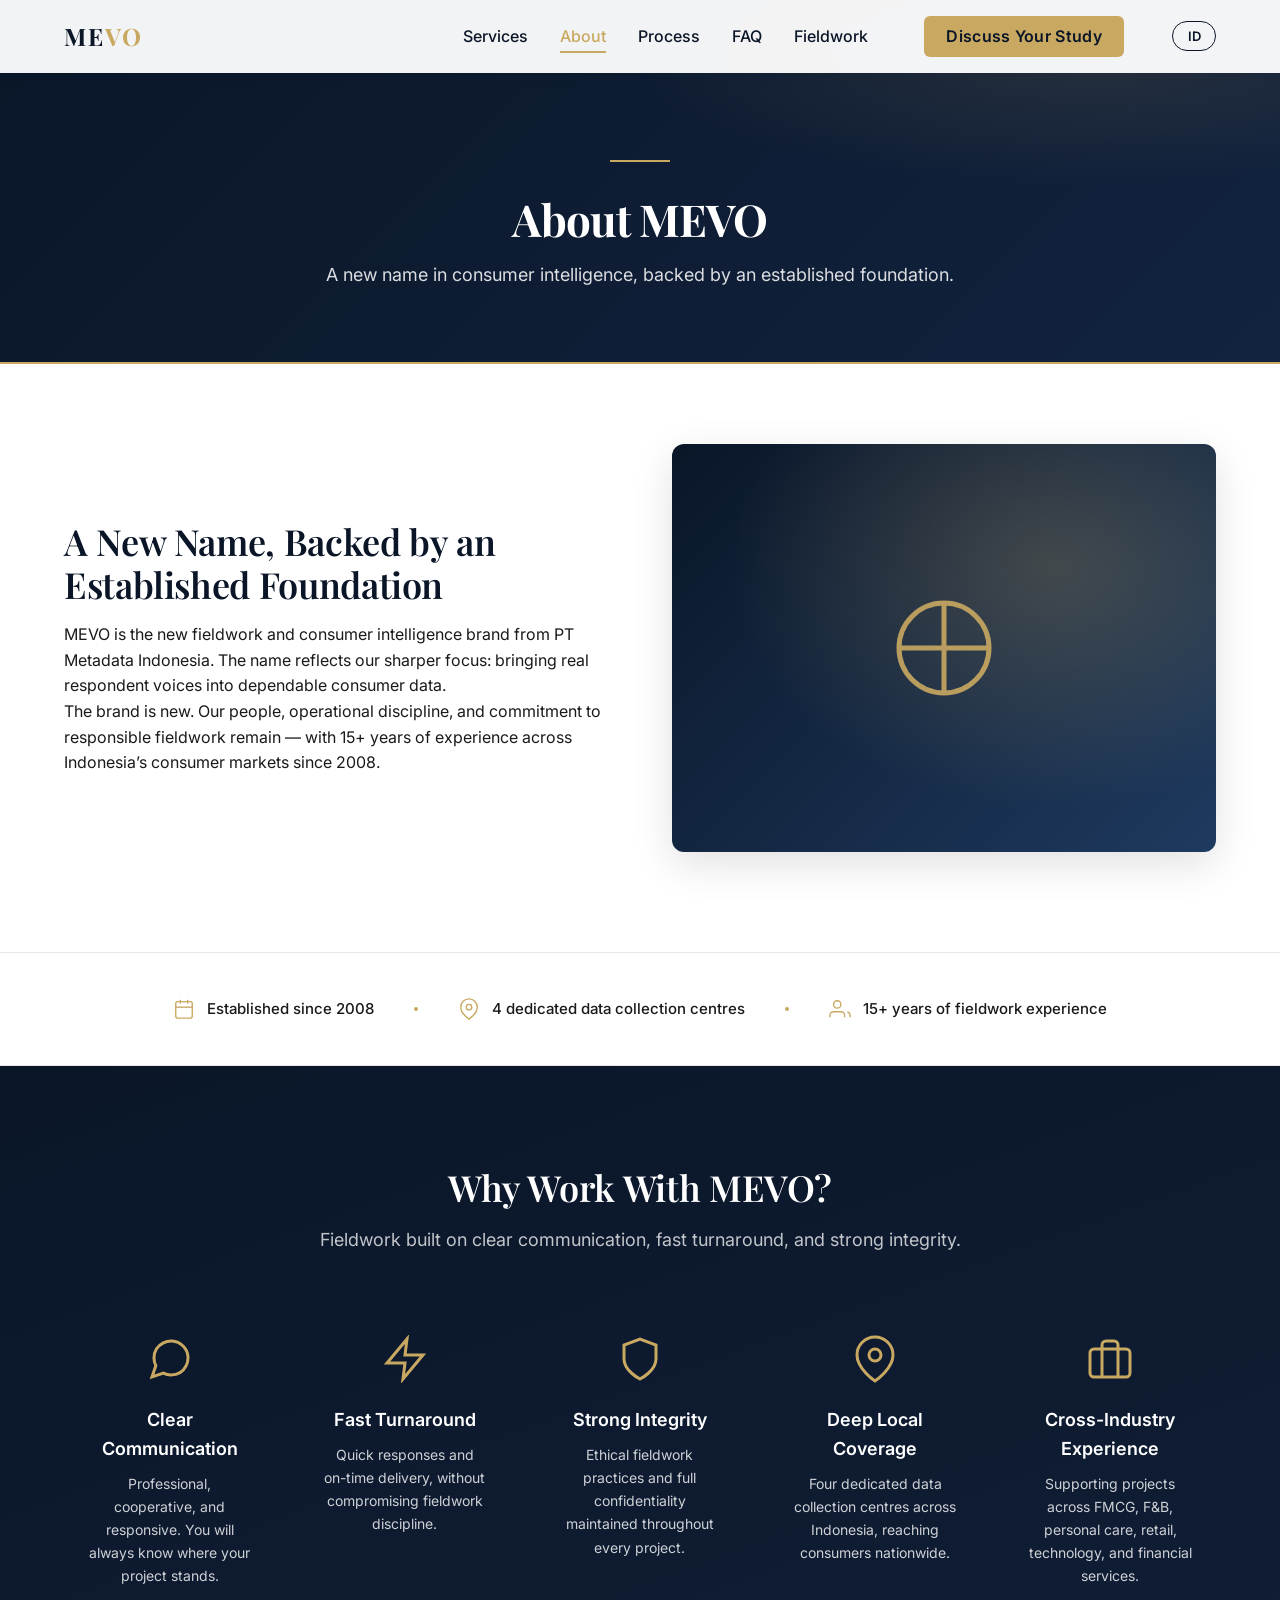
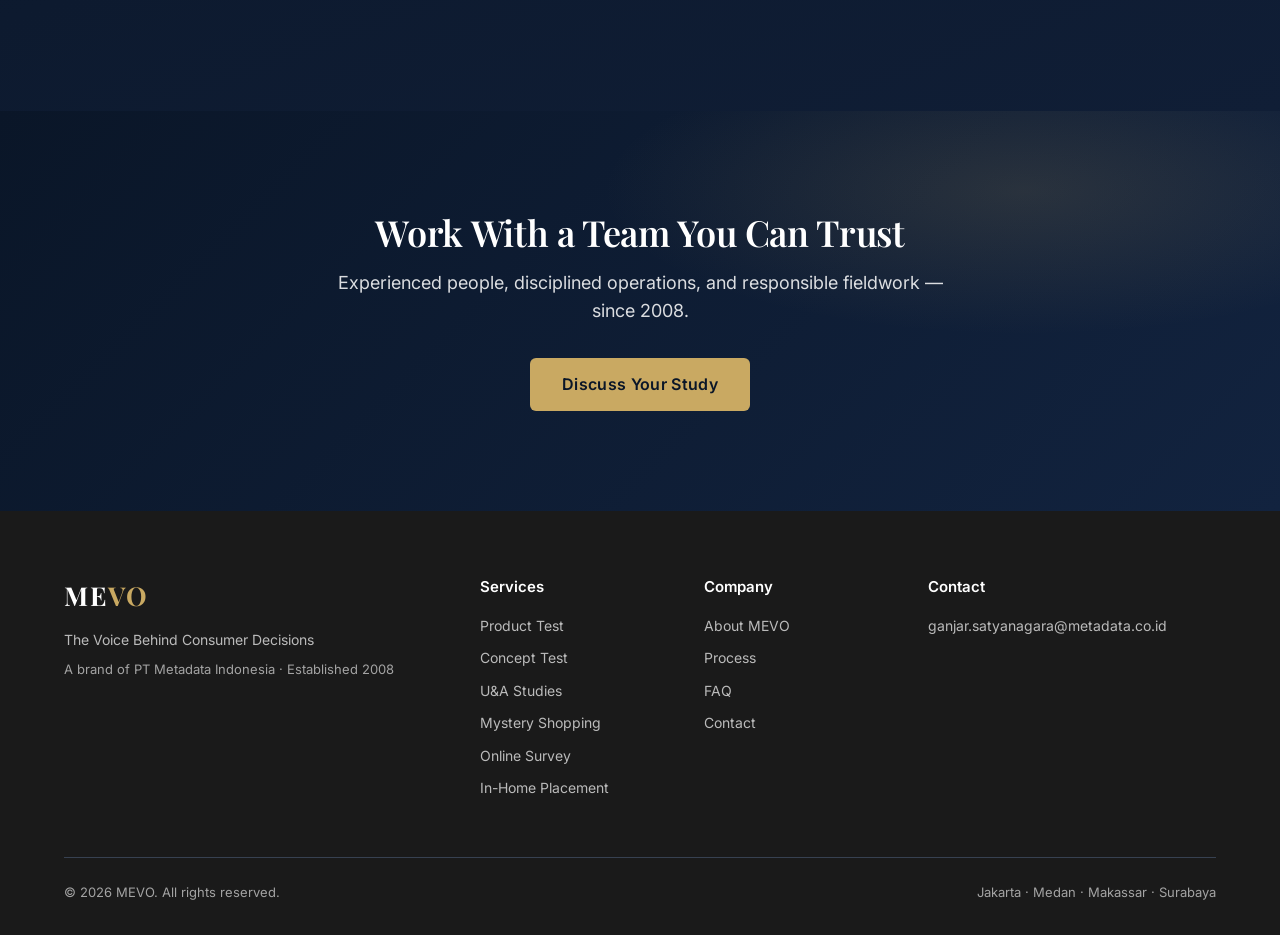
==== commit 13ae1ea2: "Add files via upload" ====
--- a/about.html
+++ b/about.html
@@ -15,12 +15,13 @@
   <div class="nav-container">
     <a href="index.html" class="nav-logo" aria-label="MEVO home">ME<span>VO</span></a>
     <nav class="nav-menu" aria-label="Main navigation">
-      <a href="services.html" class="nav-link">Services</a>
-      <a href="about.html" class="nav-link active">About</a>
-      <a href="process.html" class="nav-link">Process</a>
+      <a href="services.html" class="nav-link"><span data-en="Services" data-id="Layanan">Services</span></a>
+      <a href="about.html" class="nav-link active"><span data-en="About" data-id="Tentang">About</span></a>
+      <a href="process.html" class="nav-link"><span data-en="Process" data-id="Proses">Process</span></a>
       <a href="faq.html" class="nav-link">FAQ</a>
       <a href="fieldwork.html" class="nav-link">Fieldwork</a>
-      <a href="contact.html" class="btn-primary nav-cta">Discuss Your Study</a>
+      <a href="contact.html" class="btn-primary nav-cta"><span data-en="Discuss Your Study" data-id="Diskusikan Studi Anda">Discuss Your Study</span></a>
+      <button class="lang-switch" data-lang-toggle data-en="ID" data-id="EN" aria-label="Switch language">ID</button>
     </nav>
     <button class="nav-hamburger" id="hamburger" aria-label="Open menu" aria-expanded="false" aria-controls="mobileMenu">
       <span></span>
@@ -29,20 +30,21 @@
 </header>
 
 <nav class="nav-mobile-menu" id="mobileMenu" aria-label="Mobile navigation">
-  <a href="index.html" class="nav-mobile-link">Home</a>
-  <a href="services.html" class="nav-mobile-link">Services</a>
-  <a href="about.html" class="nav-mobile-link active">About</a>
-  <a href="process.html" class="nav-mobile-link">Process</a>
+  <a href="index.html" class="nav-mobile-link"><span data-en="Home" data-id="Beranda">Home</span></a>
+  <a href="services.html" class="nav-mobile-link"><span data-en="Services" data-id="Layanan">Services</span></a>
+  <a href="about.html" class="nav-mobile-link active"><span data-en="About" data-id="Tentang">About</span></a>
+  <a href="process.html" class="nav-mobile-link"><span data-en="Process" data-id="Proses">Process</span></a>
   <a href="faq.html" class="nav-mobile-link">FAQ</a>
   <a href="fieldwork.html" class="nav-mobile-link">Fieldwork</a>
-  <a href="contact.html" class="btn-primary" style="margin-top:24px">Discuss Your Study</a>
+  <button class="nav-mobile-lang" data-lang-toggle data-en="Bahasa Indonesia" data-id="English">Bahasa Indonesia</button>
+  <a href="contact.html" class="btn-primary" style="margin-top:12px"><span data-en="Discuss Your Study" data-id="Diskusikan Studi Anda">Discuss Your Study</span></a>
 </nav>
 
 <section class="page-hero">
   <div class="container page-hero-inner">
     <div class="divider-badge reveal"></div>
-    <h1 class="reveal" style="transition-delay:.1s">About MEVO</h1>
-    <p class="reveal" style="transition-delay:.2s">A new name in consumer intelligence, backed by an established foundation.</p>
+    <h1 class="reveal" style="transition-delay:.1s" data-en="About MEVO" data-id="Tentang MEVO">About MEVO</h1>
+    <p class="reveal" style="transition-delay:.2s" data-en="A new name in consumer intelligence, backed by an established foundation." data-id="Nama baru dalam intelijen konsumen, dengan fondasi yang telah teruji.">A new name in consumer intelligence, backed by an established foundation.</p>
   </div>
 </section>
 
@@ -50,9 +52,9 @@
   <div class="container">
     <div class="story-grid">
       <div class="reveal">
-        <h2>A New Name, Backed by an Established Foundation</h2>
-        <p>MEVO is the new fieldwork and consumer intelligence brand from PT Metadata Indonesia. The name reflects our sharper focus: bringing real respondent voices into dependable consumer data.</p>
-        <p>The brand is new. Our people, operational discipline, and commitment to responsible fieldwork remain — with 15+ years of experience across Indonesia&rsquo;s consumer markets since 2008.</p>
+        <h2 data-en="A New Name, Backed by an Established Foundation" data-id="Nama Baru, Didukung Fondasi yang Kokoh">A New Name, Backed by an Established Foundation</h2>
+        <p data-en="MEVO is the new fieldwork and consumer intelligence brand from PT Metadata Indonesia. The name reflects our sharper focus: bringing real respondent voices into dependable consumer data." data-id="MEVO adalah merek kerja lapangan dan intelijen konsumen terbaru dari PT Metadata Indonesia. Nama ini mencerminkan fokus kami yang lebih tajam: menghadirkan suara responden nyata menjadi data konsumen yang dapat diandalkan.">MEVO is the new fieldwork and consumer intelligence brand from PT Metadata Indonesia. The name reflects our sharper focus: bringing real respondent voices into dependable consumer data.</p>
+        <p data-en="The brand is new. Our people, operational discipline, and commitment to responsible fieldwork remain — with 15+ years of experience across Indonesia&rsquo;s consumer markets since 2008." data-id="Mereknya baru. Namun orang-orang kami, disiplin operasional, dan komitmen pada kerja lapangan yang bertanggung jawab tetap sama — dengan pengalaman 15+ tahun di pasar konsumen Indonesia sejak 2008.">The brand is new. Our people, operational discipline, and commitment to responsible fieldwork remain — with 15+ years of experience across Indonesia&rsquo;s consumer markets since 2008.</p>
       </div>
       <div class="story-visual reveal" style="transition-delay:.15s" role="img" aria-label="MEVO by PT Metadata Indonesia">
         <svg viewBox="0 0 24 24" fill="none" stroke="currentColor" stroke-width="1"><circle cx="12" cy="12" r="9"/><path d="M12 3v18M3 12h18"/></svg>
@@ -65,17 +67,17 @@
   <div class="container trust-inner">
     <div class="trust-item">
       <svg viewBox="0 0 24 24" fill="none" stroke="currentColor" stroke-width="1.5"><rect x="3" y="4" width="18" height="18" rx="2"/><line x1="16" y1="2" x2="16" y2="6"/><line x1="8" y1="2" x2="8" y2="6"/><line x1="3" y1="10" x2="21" y2="10"/></svg>
-      Established since 2008
+      <span data-en="Established since 2008" data-id="Berdiri sejak 2008">Established since 2008</span>
     </div>
     <span class="trust-dot"></span>
     <div class="trust-item">
       <svg viewBox="0 0 24 24" fill="none" stroke="currentColor" stroke-width="1.5"><path d="M21 10c0 7-9 13-9 13s-9-6-9-13a9 9 0 0118 0z"/><circle cx="12" cy="10" r="3"/></svg>
-      4 dedicated data collection centres
+      <span data-en="4 dedicated data collection centres" data-id="4 pusat pengumpulan data khusus">4 dedicated data collection centres</span>
     </div>
     <span class="trust-dot"></span>
     <div class="trust-item">
       <svg viewBox="0 0 24 24" fill="none" stroke="currentColor" stroke-width="1.5"><path d="M17 21v-2a4 4 0 00-4-4H5a4 4 0 00-4 4v2"/><circle cx="9" cy="7" r="4"/><path d="M23 21v-2a4 4 0 00-3-3.87"/></svg>
-      15+ years of fieldwork experience
+      <span data-en="15+ years of fieldwork experience" data-id="Pengalaman kerja lapangan 15+ tahun">15+ years of fieldwork experience</span>
     </div>
   </div>
 </div>
@@ -83,34 +85,34 @@
 <section class="section-dark">
   <div class="container">
     <div class="section-head reveal">
-      <h2>Why Work With MEVO?</h2>
-      <p>Fieldwork built on clear communication, fast turnaround, and strong integrity.</p>
+      <h2 data-en="Why Work With MEVO?" data-id="Mengapa Bekerja dengan MEVO?">Why Work With MEVO?</h2>
+      <p data-en="Fieldwork built on clear communication, fast turnaround, and strong integrity." data-id="Kerja lapangan yang dibangun di atas komunikasi jelas, ketepatan waktu, dan integritas kuat.">Fieldwork built on clear communication, fast turnaround, and strong integrity.</p>
     </div>
     <div class="grid-features">
-      <div class="feature-card reveal" style="transition-delay:.05s">
+      <div class="feature-card reveal" style="transition-delay:.5s">
         <svg class="feature-icon" viewBox="0 0 24 24" fill="none" stroke="currentColor" stroke-width="1.5"><path d="M21 11.5a8.38 8.38 0 01-.9 3.8 8.5 8.5 0 01-7.6 4.7 8.38 8.38 0 01-3.8-.9L3 21l1.9-5.7a8.38 8.38 0 01-.9-3.8 8.5 8.5 0 014.7-7.6 8.38 8.38 0 013.8-.9h.5a8.48 8.48 0 018 8v.5z"/></svg>
-        <div class="feature-title">Clear Communication</div>
-        <p class="feature-desc">Professional, cooperative, and responsive. You will always know where your project stands.</p>
+        <div class="feature-title"><span data-en="Clear Communication" data-id="Komunikasi Jelas">Clear Communication</span></div>
+        <p class="feature-desc" data-en="Professional, cooperative, and responsive. You will always know where your project stands." data-id="Profesional, kooperatif, dan responsif. Anda akan selalu tahu kondisi proyek Anda.">Professional, cooperative, and responsive. You will always know where your project stands.</p>
       </div>
-      <div class="feature-card reveal" style="transition-delay:.1s">
+      <div class="feature-card reveal" style="transition-delay:.10s">
         <svg class="feature-icon" viewBox="0 0 24 24" fill="none" stroke="currentColor" stroke-width="1.5"><polygon points="13 2 3 14 12 14 11 22 21 10 12 10 13 2"/></svg>
-        <div class="feature-title">Fast Turnaround</div>
-        <p class="feature-desc">Quick responses and on-time delivery, without compromising fieldwork discipline.</p>
+        <div class="feature-title"><span data-en="Fast Turnaround" data-id="Cepat & Tepat Waktu">Fast Turnaround</span></div>
+        <p class="feature-desc" data-en="Quick responses and on-time delivery, without compromising fieldwork discipline." data-id="Respons cepat dan penyerahan tepat waktu, tanpa mengorbankan disiplin kerja lapangan.">Quick responses and on-time delivery, without compromising fieldwork discipline.</p>
       </div>
       <div class="feature-card reveal" style="transition-delay:.15s">
         <svg class="feature-icon" viewBox="0 0 24 24" fill="none" stroke="currentColor" stroke-width="1.5"><path d="M12 22s8-4 8-10V5l-8-3-8 3v7c0 6 8 10 8 10z"/></svg>
-        <div class="feature-title">Strong Integrity</div>
-        <p class="feature-desc">Ethical fieldwork practices and full confidentiality maintained throughout every project.</p>
+        <div class="feature-title"><span data-en="Strong Integrity" data-id="Integritas Kuat">Strong Integrity</span></div>
+        <p class="feature-desc" data-en="Ethical fieldwork practices and full confidentiality maintained throughout every project." data-id="Praktik kerja lapangan yang etis dan kerahasiaan penuh dijaga di setiap proyek.">Ethical fieldwork practices and full confidentiality maintained throughout every project.</p>
       </div>
-      <div class="feature-card reveal" style="transition-delay:.2s">
+      <div class="feature-card reveal" style="transition-delay:.20s">
         <svg class="feature-icon" viewBox="0 0 24 24" fill="none" stroke="currentColor" stroke-width="1.5"><path d="M21 10c0 7-9 13-9 13s-9-6-9-13a9 9 0 0118 0z"/><circle cx="12" cy="10" r="3"/></svg>
-        <div class="feature-title">Deep Local Coverage</div>
-        <p class="feature-desc">Four dedicated data collection centres across Indonesia, reaching consumers nationwide.</p>
+        <div class="feature-title"><span data-en="Deep Local Coverage" data-id="Jangkauan Lokal Mendalam">Deep Local Coverage</span></div>
+        <p class="feature-desc" data-en="Four dedicated data collection centres across Indonesia, reaching consumers nationwide." data-id="Empat pusat pengumpulan data khusus di seluruh Indonesia, menjangkau konsumen hingga pelosok.">Four dedicated data collection centres across Indonesia, reaching consumers nationwide.</p>
       </div>
       <div class="feature-card reveal" style="transition-delay:.25s">
         <svg class="feature-icon" viewBox="0 0 24 24" fill="none" stroke="currentColor" stroke-width="1.5"><rect x="2" y="7" width="20" height="14" rx="2"/><path d="M16 21V5a2 2 0 00-2-2h-4a2 2 0 00-2 2v16"/></svg>
-        <div class="feature-title">Cross-Industry Experience</div>
-        <p class="feature-desc">Supporting projects across FMCG, F&amp;B, personal care, retail, technology, and financial services.</p>
+        <div class="feature-title"><span data-en="Cross-Industry Experience" data-id="Pengalaman Lintas Industri">Cross-Industry Experience</span></div>
+        <p class="feature-desc" data-en="Supporting projects across FMCG, F&amp;B, personal care, retail, technology, and financial services." data-id="Mendukung proyek di FMCG, F&amp;B, perawatan pribadi, ritel, teknologi, dan jasa keuangan.">Supporting projects across FMCG, F&amp;B, personal care, retail, technology, and financial services.</p>
       </div>
     </div>
   </div>
@@ -118,9 +120,9 @@
 
 <section class="cta-band">
   <div class="container cta-inner reveal">
-    <h2>Work With a Team You Can Trust</h2>
-    <p>Experienced people, disciplined operations, and responsible fieldwork — since 2008.</p>
-    <a href="contact.html" class="btn-primary">Discuss Your Study</a>
+    <h2 data-en="Work With a Team You Can Trust" data-id="Bekerja dengan Tim yang Tepercaya">Work With a Team You Can Trust</h2>
+    <p data-en="Experienced people, disciplined operations, and responsible fieldwork — since 2008." data-id="Orang berpengalaman, operasional disiplin, dan kerja lapangan bertanggung jawab — sejak 2008.">Experienced people, disciplined operations, and responsible fieldwork — since 2008.</p>
+    <a href="contact.html" class="btn-primary"><span data-en="Discuss Your Study" data-id="Diskusikan Studi Anda">Discuss Your Study</span></a>
   </div>
 </section>
 
@@ -129,32 +131,32 @@
     <div class="footer-grid">
       <div class="footer-brand">
         <div class="logo">ME<span>VO</span></div>
-        <p class="footer-tagline">The Voice Behind Consumer Decisions</p>
-        <p class="footer-parent">A brand of PT Metadata Indonesia · Established 2008</p>
+        <p class="footer-tagline" data-en="The Voice Behind Consumer Decisions" data-id="Suara di Balik Keputusan Konsumen">The Voice Behind Consumer Decisions</p>
+        <p class="footer-parent" data-en="A brand of PT Metadata Indonesia · Established 2008" data-id="Merek dari PT Metadata Indonesia · Berdiri sejak 2008">A brand of PT Metadata Indonesia · Established 2008</p>
       </div>
       <div class="footer-col">
-        <h4>Services</h4>
-        <a href="services.html">Product Test</a>
-        <a href="services.html">Concept Test</a>
-        <a href="services.html">U&amp;A Studies</a>
-        <a href="services.html">Mystery Shopping</a>
-        <a href="services.html">Online Survey</a>
-        <a href="services.html">In-Home Placement</a>
+        <h4 data-en="Services" data-id="Layanan">Services</h4>
+        <a href="services.html"><span data-en="Product Test" data-id="Uji Produk">Product Test</span></a>
+        <a href="services.html"><span data-en="Concept Test" data-id="Uji Konsep">Concept Test</span></a>
+        <a href="services.html"><span data-en="U&amp;A Studies" data-id="Studi U&amp;A">U&amp;A Studies</span></a>
+        <a href="services.html"><span data-en="Mystery Shopping" data-id="Mystery Shopping">Mystery Shopping</span></a>
+        <a href="services.html"><span data-en="Online Survey" data-id="Survei Online">Online Survey</span></a>
+        <a href="services.html"><span data-en="In-Home Placement" data-id="Penempatan di Rumah">In-Home Placement</span></a>
       </div>
       <div class="footer-col">
-        <h4>Company</h4>
-        <a href="about.html">About MEVO</a>
-        <a href="process.html">Process</a>
+        <h4 data-en="Company" data-id="Perusahaan">Company</h4>
+        <a href="about.html"><span data-en="About MEVO" data-id="Tentang MEVO">About MEVO</span></a>
+        <a href="process.html"><span data-en="Process" data-id="Proses">Process</span></a>
         <a href="faq.html">FAQ</a>
-        <a href="contact.html">Contact</a>
+        <a href="contact.html"><span data-en="Contact" data-id="Kontak">Contact</span></a>
       </div>
       <div class="footer-col">
-        <h4>Contact</h4>
+        <h4 data-en="Contact" data-id="Kontak">Contact</h4>
         <a href="mailto:ganjar.satyanagara@metadata.co.id">ganjar.satyanagara@metadata.co.id</a>
       </div>
     </div>
     <div class="footer-bottom">
-      <span>&copy; 2026 MEVO. All rights reserved.</span>
+      <span>&copy; 2026 MEVO. <span data-en="All rights reserved." data-id="Hak cipta dilindungi.">All rights reserved.</span></span>
       <span>Jakarta · Medan · Makassar · Surabaya</span>
     </div>
   </div>
--- a/styles.css
+++ b/styles.css
@@ -273,3 +273,9 @@
 /* Fieldwork — catatan QC (ID PSU tidak cocok) */
 .qc-note{max-width:860px;margin:0 auto 32px;background:#FEE2E2;color:#991B1B;border-radius:8px;padding:16px 20px;font-size:14px;line-height:1.6}
 .qc-note code{background:rgba(255,255,255,.6);padding:1px 6px;border-radius:4px}
+.map-legend{flex-wrap:wrap;row-gap:8px}
+
+/* Language switcher */
+.lang-switch{background:transparent;border:1.5px solid var(--navy);color:var(--navy);font-family:'Inter',sans-serif;font-size:13px;font-weight:600;padding:6px 12px;border-radius:20px;cursor:pointer;transition:all .2s ease;margin-left:16px;min-width:44px}
+.lang-switch:hover{background:var(--navy);color:var(--white)}
+.nav-mobile-lang{display:block;margin-top:20px;background:none;border:none;font-family:'Inter',sans-serif;font-size:16px;font-weight:600;color:var(--gold);cursor:pointer;padding:12px 0;text-align:left}
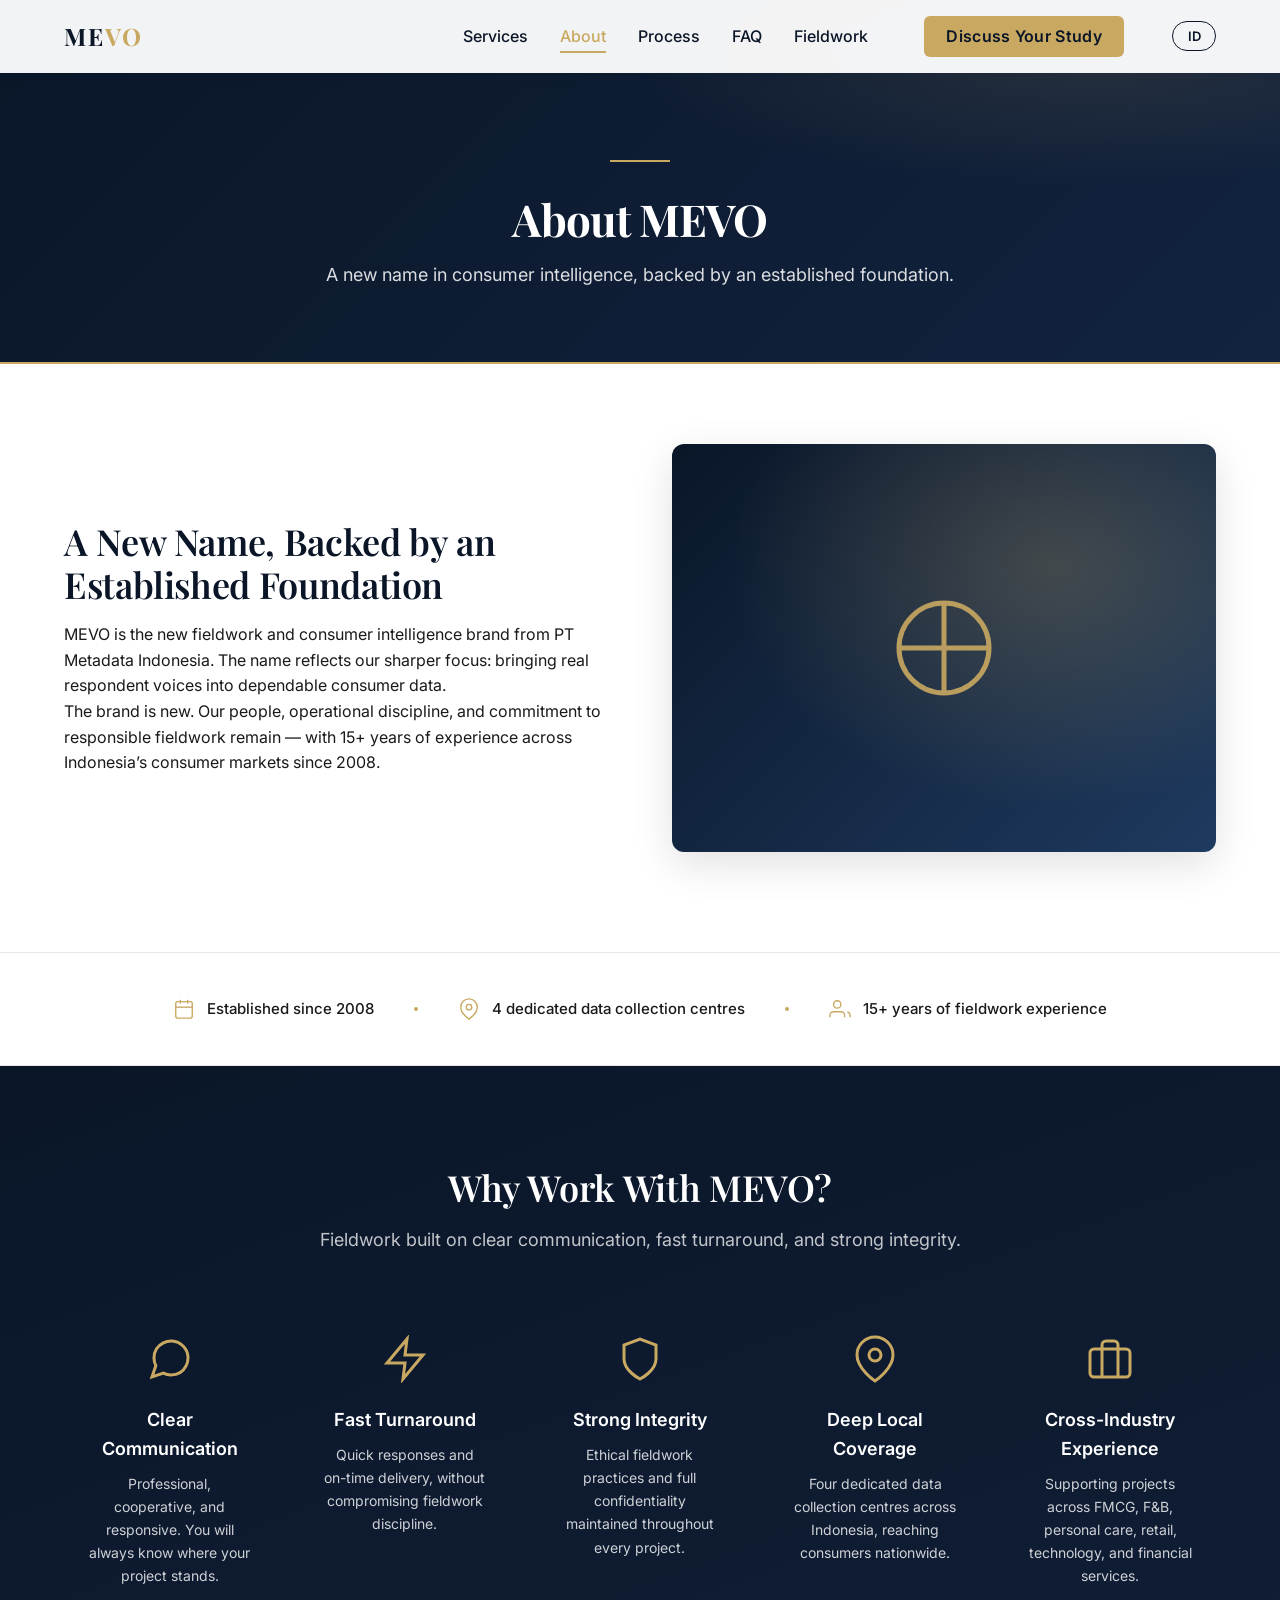
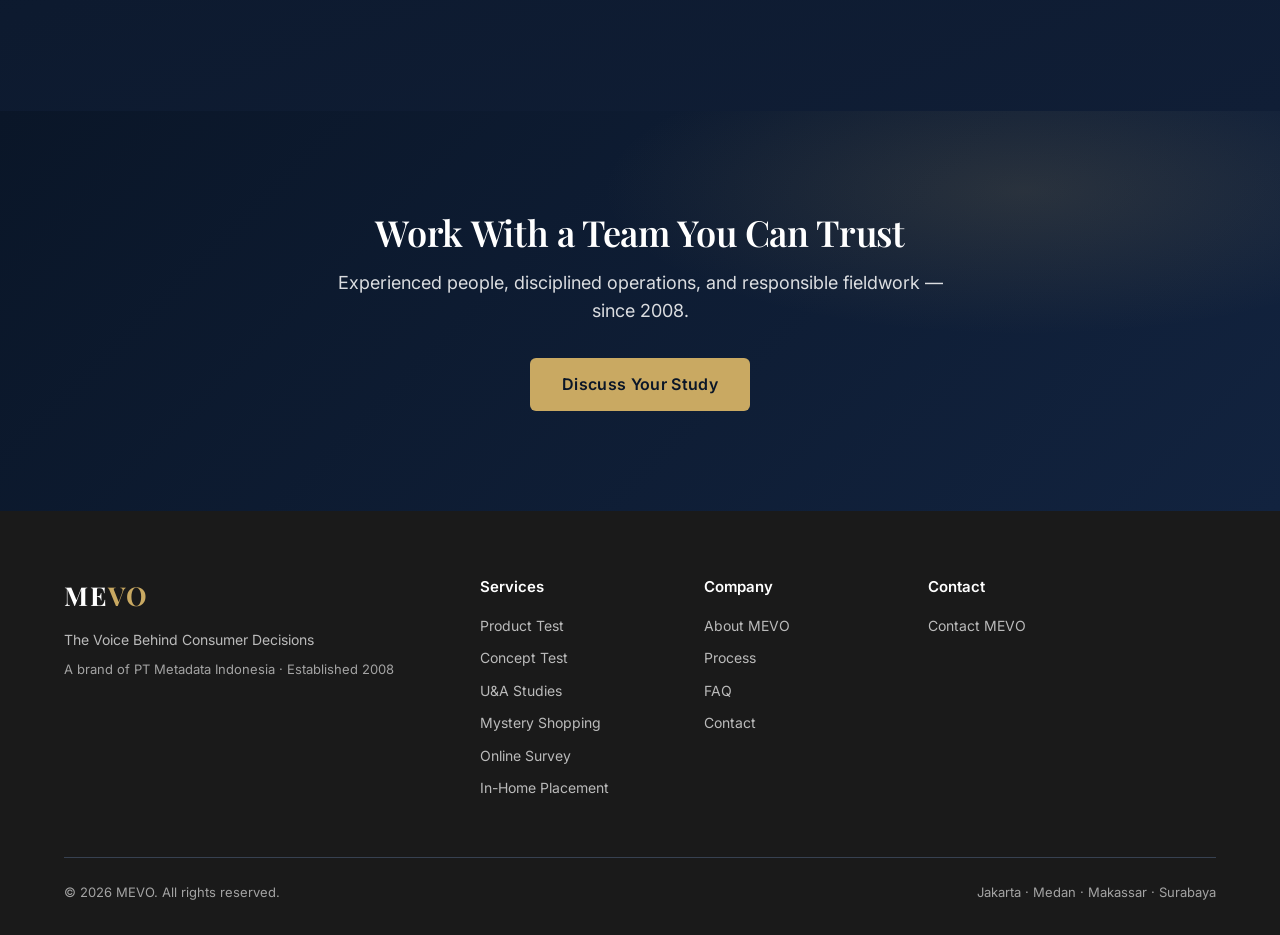
==== commit 3d7ed731: "Add files via upload" ====
--- a/about.html
+++ b/about.html
@@ -152,7 +152,7 @@
       </div>
       <div class="footer-col">
         <h4 data-en="Contact" data-id="Kontak">Contact</h4>
-        <a href="mailto:ganjar.satyanagara@metadata.co.id">ganjar.satyanagara@metadata.co.id</a>
+        <a href="contact.html"><span data-en="Contact MEVO" data-id="Kontak MEVO">Contact MEVO</span></a>
       </div>
     </div>
     <div class="footer-bottom">
